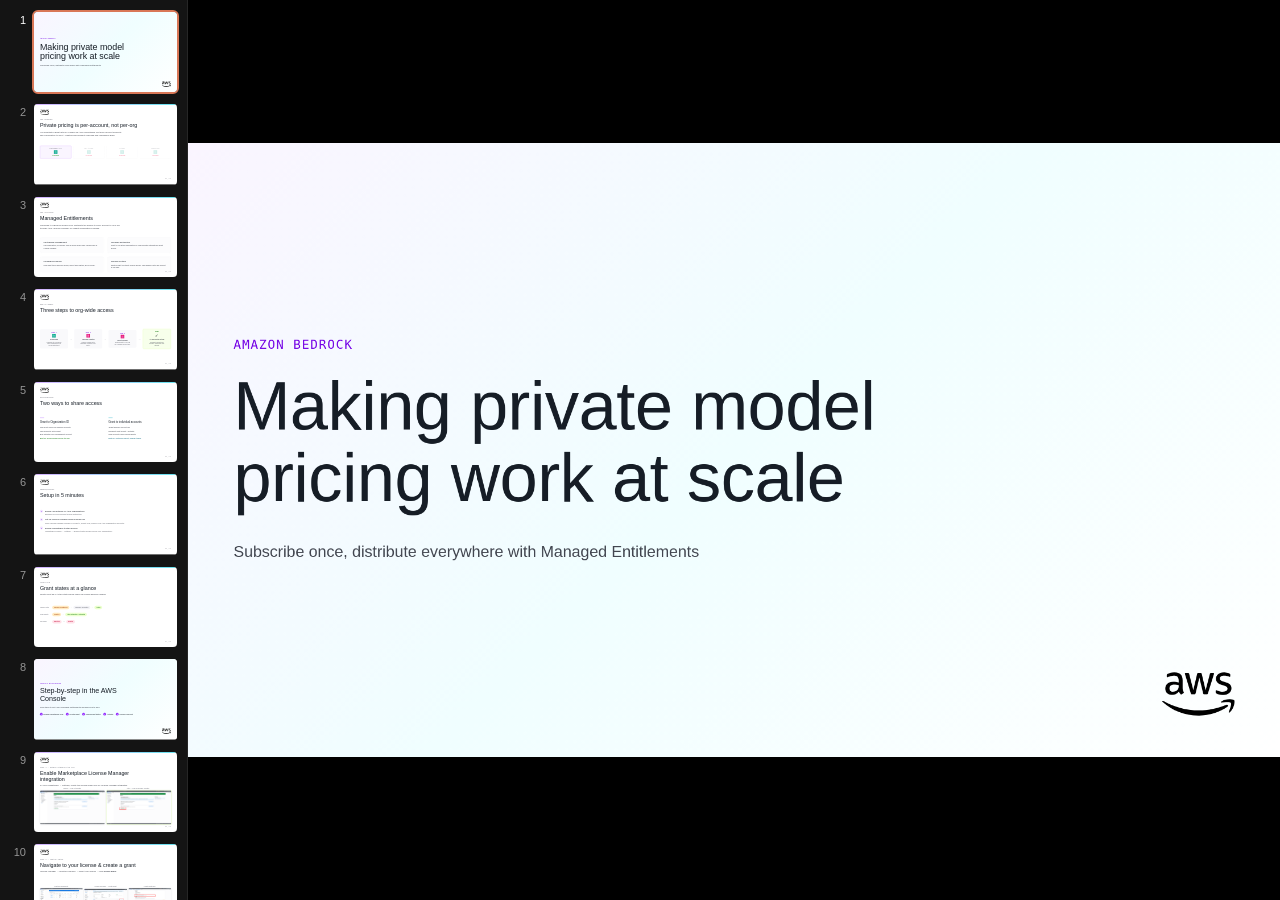
==== bedrock-managed-entitlements/index.html @ 459931af "fix(bedrock-managed-entitlements): expand to 5-step walkthrough for clarity Section cover and eyebro" ====
<!DOCTYPE html>
<html lang="en">
<head>
<meta charset="UTF-8">
<title>Making private model pricing work at scale</title>
<link rel="stylesheet" href="assets/colors_and_type.css">
<script src="assets/deck-stage.js"></script>
<script>
document.addEventListener('keydown', (e) => {
  if (e.key === 'p' || e.key === 'P') {
    const deck = document.querySelector('deck-stage');
    if (!deck) return;
    if (!document.fullscreenElement) {
      deck.setAttribute('no-rail', '');
      document.documentElement.requestFullscreen();
    } else {
      document.exitFullscreen();
      deck.removeAttribute('no-rail');
    }
    e.preventDefault();
  }
});
document.addEventListener('fullscreenchange', () => {
  if (!document.fullscreenElement) {
    const deck = document.querySelector('deck-stage');
    if (deck) deck.removeAttribute('no-rail');
  }
});
</script>
<style>
  html, body { margin: 0; background: #000; }
  deck-stage { --slide-width: 1920px; --slide-height: 1080px; }

  .slide {
    position: relative; width: 1920px; height: 1080px; overflow: hidden;
    font-family: var(--aws-font-display);
    background: var(--aws-white); color: var(--aws-gray-850);
  }
  .slide h1, .slide h2, .slide h3, .slide p { margin: 0; }
  .logo-tl { position: absolute; top: 73px; left: 80px; height: 76px; width: auto; }
  .logo-br { position: absolute; bottom: 73px; right: 80px; height: 76px; width: auto; }

  .eyebrow {
    font-family: var(--aws-font-mono); font-size: 22px; font-weight: 400;
    text-transform: uppercase; letter-spacing: 0.08em;
  }
  .caption {
    font-family: var(--aws-font-mono); font-size: 18px;
    text-transform: uppercase; letter-spacing: 0.1em;
  }
  .h-cover  { font-size: 120px; line-height: 1.05; font-weight: 400; letter-spacing: -0.005em; text-wrap: pretty; }
  .h-title  { font-size: 72px;  line-height: 1.1;  font-weight: 400; letter-spacing: -0.005em; text-wrap: pretty; }
  .h-content{ font-size: 56px;  line-height: 1.15; font-weight: 400; text-wrap: pretty; }
  .h-stat   { font-size: 200px; line-height: 0.95; font-weight: 400; letter-spacing: -0.02em; }
  .body-lg  { font-size: 28px;  line-height: 1.4;  font-weight: 400; }
  .body-md  { font-size: 24px;  line-height: 1.4;  font-weight: 400; }
  .body-sm  { font-size: 20px;  line-height: 1.4;  font-weight: 400; }

  .slide-no { position: absolute; right: 80px; bottom: 73px; font-family: var(--aws-font-mono); font-size: 16px; letter-spacing: 0.08em; color: var(--aws-gray-500); }

  .rule { width: 56px; height: 4px; background: var(--aws-gray-850); }

  .cover-gradient {
    position: absolute; inset: 0;
    background: linear-gradient(135deg, var(--aws-purple-50) 0%, var(--aws-cyan-50) 50%, var(--aws-white) 100%);
  }

  .flow-container { display: flex; align-items: center; gap: 24px; }
  .flow-step {
    display: flex; flex-direction: column; align-items: center; gap: 12px;
    padding: 32px 40px; border-radius: 16px;
    background: var(--aws-gray-100); text-align: center; min-width: 200px;
  }
  .flow-step-number {
    font-family: var(--aws-font-mono); font-size: 16px; font-weight: 700;
    color: var(--aws-purple-700); text-transform: uppercase; letter-spacing: 0.1em;
  }
  .flow-step-label { font-size: 24px; font-weight: 500; }
  .flow-step-desc { font-size: 18px; color: var(--aws-gray-600); max-width: 220px; }
  .flow-arrow { font-size: 36px; color: var(--aws-gray-400); }

  .flow-icon { width: 48px; height: 48px; }

  .card-grid { display: grid; grid-template-columns: 1fr 1fr; gap: 48px; }
  .card {
    padding: 48px; border-radius: 16px; background: var(--aws-gray-50);
    border: 1px solid var(--aws-gray-250);
    display: flex; flex-direction: column; gap: 20px;
  }
  .card-title { font-size: 28px; font-weight: 500; }
  .card-body { font-size: 22px; color: var(--aws-gray-650); line-height: 1.4; }

  .state-flow { display: flex; align-items: center; gap: 16px; flex-wrap: wrap; }
  .state-badge {
    padding: 12px 24px; border-radius: 999px; font-size: 20px; font-weight: 500;
  }
  .state-pending { background: var(--aws-amber-100); color: var(--aws-amber-700); }
  .state-active { background: var(--aws-lime-100); color: var(--aws-lime-700); }
  .state-disabled { background: var(--aws-gray-200); color: var(--aws-gray-600); }
  .state-deleted { background: var(--aws-rose-100); color: var(--aws-rose-700); }
  .state-arrow { color: var(--aws-gray-400); font-size: 24px; }

  .gotcha-box {
    padding: 24px 32px; border-radius: 12px; background: var(--aws-amber-50);
    border: 2px solid var(--aws-amber-300); display: flex; gap: 16px; align-items: start;
  }
  .gotcha-icon { font-size: 28px; flex-shrink: 0; }
  .gotcha-text { font-size: 22px; color: var(--aws-gray-750); line-height: 1.5; }

  .console-step {
    display: grid; grid-template-columns: 56px 1fr; gap: 20px; align-items: start;
    padding: 28px 32px; border-radius: 12px; background: var(--aws-gray-50);
    border: 1px solid var(--aws-gray-250);
  }
  .console-step-num {
    width: 44px; height: 44px; border-radius: 50%; background: var(--aws-purple-600);
    display: flex; align-items: center; justify-content: center;
    font-family: var(--aws-font-mono); font-size: 20px; font-weight: 700; color: var(--aws-white);
  }
  .console-step-title { font-size: 24px; font-weight: 500; margin-bottom: 6px; }
  .console-step-detail { font-size: 20px; color: var(--aws-gray-600); line-height: 1.4; }
  .console-path {
    font-family: var(--aws-font-mono); font-size: 18px; color: var(--aws-purple-700);
    background: var(--aws-purple-50); padding: 4px 12px; border-radius: 6px;
    display: inline-block; margin-top: 8px;
  }

  .vs-divider {
    display: flex; align-items: center; justify-content: center;
    font-family: var(--aws-font-mono); font-size: 20px; font-weight: 700;
    color: var(--aws-gray-400); padding: 0 24px;
  }
  .option-card {
    flex: 1; padding: 36px; border-radius: 16px;
    display: flex; flex-direction: column; gap: 16px;
  }
  .option-card.option-a { background: var(--aws-purple-50); border: 2px solid var(--aws-purple-200); }
  .option-card.option-b { background: var(--aws-cyan-50); border: 2px solid var(--aws-cyan-200); }
  .option-label {
    font-family: var(--aws-font-mono); font-size: 16px; font-weight: 700;
    text-transform: uppercase; letter-spacing: 0.1em;
  }
  .option-title { font-size: 26px; font-weight: 500; }
  .option-detail { font-size: 20px; color: var(--aws-gray-650); line-height: 1.4; }

  .checklist { display: flex; flex-direction: column; gap: 32px; }
  .check-item { display: grid; grid-template-columns: 48px 1fr; gap: 20px; align-items: start; }
  .check-icon {
    width: 40px; height: 40px; border-radius: 50%; background: var(--aws-purple-100);
    display: flex; align-items: center; justify-content: center;
    font-family: var(--aws-font-mono); font-size: 18px; font-weight: 700; color: var(--aws-purple-700);
  }

  .faq-list { display: flex; flex-direction: column; gap: 40px; }
  .faq-item { display: flex; flex-direction: column; gap: 8px; }
  .faq-q { font-size: 26px; font-weight: 500; color: var(--aws-gray-850); }
  .faq-a { font-size: 22px; color: var(--aws-gray-600); line-height: 1.4; }

  .accent-bar {
    position: absolute; top: 0; left: 0; right: 0; height: 8px;
    background: linear-gradient(90deg, var(--aws-purple-400), var(--aws-cyan-400));
  }

  .problem-grid { display: grid; grid-template-columns: repeat(4, 1fr); gap: 24px; }
  .account-box {
    padding: 28px; border-radius: 12px; border: 2px solid var(--aws-gray-300);
    text-align: center; display: flex; flex-direction: column; gap: 12px; align-items: center;
  }
  .account-box.primary { border-color: var(--aws-purple-400); background: var(--aws-purple-50); }
  .account-box.faded { opacity: 0.5; border-style: dashed; }
  .account-label { font-family: var(--aws-font-mono); font-size: 16px; text-transform: uppercase; letter-spacing: 0.08em; color: var(--aws-gray-550); }
  .account-status { font-size: 18px; font-weight: 500; }
  .status-yes { color: var(--aws-lime-600); }
  .status-no { color: var(--aws-rose-600); }
</style>
<script type="application/json" id="speaker-notes">
[
  "Managed Entitlements solves a common pain point: you negotiate private pricing for a model, but sharing it across your org is complex. This deck explains how to make it simple.",
  "The core problem: private pricing subscriptions are per-account. Without Managed Entitlements, every account needs its own subscription - defeating the purpose of centralized procurement.",
  "Managed Entitlements is the answer: subscribe once in one account, then distribute the license everywhere. Centralized management, clear visibility, easy auditing.",
  "Three simple steps: subscribe to the model, a license is auto-created in License Manager, then grant it to your org or specific accounts.",
  "Two paths for distribution: org-wide is automatic and covers new accounts; individual grants give targeted control. Pick what fits your governance model.",
  "Three prerequisites before you start: all-features org, License Manager SLR, and Marketplace trusted access. Console setup takes about 5 minutes.",
  "Grant lifecycle is simple: Pending to Active (or Rejected/Deleted). Grants must be Active before anyone can invoke the model.",
  "Now let's walk through the exact console steps. Three parts: create the grant, activate it, and confirm the discount is actually flowing to your accounts.",
  "First prerequisite: in AWS Marketplace Settings, create the License Manager service-linked role. This enables cross-account license distribution via Organizations.",
  "Create the grant: find your Org ID in Organizations, then go to License Manager, select your license, and fill in the Create Grant form with a name and the Org ID.",
  "First time you create an org-level grant, you'll be prompted to Link AWS Organizations. This is a one-time, irreversible step that adds SLRs to all member accounts.",
  "Key gotcha: after creation, grants land in Disabled state — they auto-accept but do NOT auto-activate. Disabled means no negotiated rate is applied yet.",
  "Click into the grant, hit the Activate button top-right, and confirm. The dialog warns about replacing existing active grants for the same product.",
  "After activation, the grant transitions from Processing to Workflow completed. This confirms the entitlement is live and the negotiated rate should now apply.",
  "Final confirmation: check Cost Explorer or billing for the member accounts. Compare billed rate against list price vs. MPPO rate. Billing data can take 24-48 hours.",
  "Common questions answered. Key points: subscriptions are per model, org grants auto-cover new accounts, and you can revoke anytime."
]
</script>
</head>
<body>

<deck-stage>

  <!-- 1. COVER -->
  <section class="slide" data-screen-label="01 Cover">
    <div class="cover-gradient"></div>
    <div style="position: absolute; left: 80px; top: 73px; right: 80px; bottom: 73px; display: flex; flex-direction: column; justify-content: center;">
      <div class="eyebrow" style="color: var(--aws-purple-700); margin-bottom: 32px;">AMAZON BEDROCK</div>
      <h1 class="h-cover" style="max-width: 1500px;">Making private model pricing work at scale</h1>
      <p class="body-lg" style="color: var(--aws-gray-650); margin-top: 48px; max-width: 900px;">
        Subscribe once, distribute everywhere with Managed Entitlements
      </p>
    </div>
    <img class="logo-br" src="assets/aws-logo-gray850.svg" alt="AWS">
  </section>

  <!-- 2. THE PROBLEM -->
  <section class="slide" data-screen-label="02 The problem">
    <div class="accent-bar"></div>
    <img class="logo-tl" src="assets/aws-logo-gray850.svg" alt="AWS">
    <div style="position: absolute; left: 80px; top: 200px; right: 80px;">
      <div class="eyebrow" style="color: var(--aws-gray-550); margin-bottom: 22px;">THE PROBLEM</div>
      <h1 class="h-title" style="max-width: 1400px;">Private pricing is per-account, not per-org</h1>
      <p class="body-lg" style="color: var(--aws-gray-650); margin-top: 32px; max-width: 1100px;">
        You negotiate a great rate for a model via AWS Marketplace. But each account needs its own subscription to use it - creating procurement overhead and compliance gaps.
      </p>
    </div>
    <div style="position: absolute; left: 80px; right: 80px; top: 560px;">
      <div class="problem-grid">
        <div class="account-box primary">
          <div class="account-label">Management acct</div>
          <img src="assets/icons/Arch_Amazon-Bedrock_48.png" alt="Bedrock" style="width: 48px; height: 48px;">
          <div class="account-status status-yes">Subscribed</div>
        </div>
        <div class="account-box faded">
          <div class="account-label">Dev account</div>
          <img src="assets/icons/Arch_Amazon-Bedrock_48.png" alt="Bedrock" style="width: 48px; height: 48px; opacity: 0.4;">
          <div class="account-status status-no">No access</div>
        </div>
        <div class="account-box faded">
          <div class="account-label">Staging</div>
          <img src="assets/icons/Arch_Amazon-Bedrock_48.png" alt="Bedrock" style="width: 48px; height: 48px; opacity: 0.4;">
          <div class="account-status status-no">No access</div>
        </div>
        <div class="account-box faded">
          <div class="account-label">Production</div>
          <img src="assets/icons/Arch_Amazon-Bedrock_48.png" alt="Bedrock" style="width: 48px; height: 48px; opacity: 0.4;">
          <div class="account-status status-no">No access</div>
        </div>
      </div>
    </div>
    <div class="slide-no">02 / 16</div>
  </section>

  <!-- 3. THE SOLUTION -->
  <section class="slide" data-screen-label="03 The solution">
    <div class="accent-bar"></div>
    <img class="logo-tl" src="assets/aws-logo-gray850.svg" alt="AWS">
    <div style="position: absolute; left: 80px; top: 200px; right: 80px;">
      <div class="eyebrow" style="color: var(--aws-gray-550); margin-bottom: 22px;">THE SOLUTION</div>
      <h1 class="h-title" style="max-width: 1500px;">Managed Entitlements</h1>
      <p class="body-lg" style="color: var(--aws-gray-650); margin-top: 32px; max-width: 1100px;">
        Subscribe to a Bedrock model once. Distribute the license to every account in your org through AWS License Manager. No repeat subscriptions needed.
      </p>
    </div>
    <div style="position: absolute; left: 80px; right: 80px; top: 540px;">
      <div class="card-grid">
        <div class="card">
          <div class="card-title">Centralized management</div>
          <div class="card-body">One subscription, one license. See all model access from a single pane in License Manager.</div>
        </div>
        <div class="card">
          <div class="card-title">Org-wide distribution</div>
          <div class="card-body">Grant to your entire Organization ID. New accounts automatically inherit access.</div>
        </div>
        <div class="card">
          <div class="card-title">Compliance-friendly</div>
          <div class="card-body">Clear audit trail of who has access, when it was granted, and by whom.</div>
        </div>
        <div class="card">
          <div class="card-title">Revoke anytime</div>
          <div class="card-body">Delete a grant to instantly remove access. Fine-grained control per account or org-wide.</div>
        </div>
      </div>
    </div>
    <div class="slide-no">03 / 16</div>
  </section>

  <!-- 4. HOW IT WORKS -->
  <section class="slide" data-screen-label="04 How it works">
    <div class="accent-bar"></div>
    <img class="logo-tl" src="assets/aws-logo-gray850.svg" alt="AWS">
    <div style="position: absolute; left: 80px; top: 200px; right: 80px;">
      <div class="eyebrow" style="color: var(--aws-gray-550); margin-bottom: 22px;">HOW IT WORKS</div>
      <h1 class="h-title" style="max-width: 1500px;">Three steps to org-wide access</h1>
    </div>
    <div style="position: absolute; left: 80px; right: 80px; top: 460px; bottom: 200px; display: flex; align-items: center;">
      <div class="flow-container" style="width: 100%; justify-content: space-between;">
        <div class="flow-step" style="flex: 1;">
          <div class="flow-step-number">Step 1</div>
          <img src="assets/icons/Arch_Amazon-Bedrock_48.png" alt="Bedrock" class="flow-icon">
          <div class="flow-step-label">Subscribe</div>
          <div class="flow-step-desc">Subscribe to a model via AWS Marketplace. First API call activates it.</div>
        </div>
        <div class="flow-arrow">→</div>
        <div class="flow-step" style="flex: 1;">
          <div class="flow-step-number">Step 2</div>
          <img src="assets/icons/Arch_AWS-License-Manager_48.png" alt="License Manager" class="flow-icon">
          <div class="flow-step-label">License created</div>
          <div class="flow-step-desc">License Manager auto-generates a license in us-east-1.</div>
        </div>
        <div class="flow-arrow">→</div>
        <div class="flow-step" style="flex: 1;">
          <div class="flow-step-number">Step 3</div>
          <img src="assets/icons/Arch_AWS-Organizations_48.png" alt="Organizations" class="flow-icon">
          <div class="flow-step-label">Grant access</div>
          <div class="flow-step-desc">Create grants to your Org ID or specific account IDs.</div>
        </div>
        <div class="flow-arrow">→</div>
        <div class="flow-step" style="flex: 1; background: var(--aws-lime-50); border: 2px solid var(--aws-lime-200);">
          <div class="flow-step-number" style="color: var(--aws-lime-700);">Done</div>
          <div style="font-size: 48px;">✓</div>
          <div class="flow-step-label">All accounts active</div>
          <div class="flow-step-desc">Recipients accept and activate. Org grants auto-activate.</div>
        </div>
      </div>
    </div>
    <div class="slide-no">04 / 16</div>
  </section>

  <!-- 5. TWO PATHS -->
  <section class="slide" data-screen-label="05 Two distribution paths">
    <div class="accent-bar"></div>
    <img class="logo-tl" src="assets/aws-logo-gray850.svg" alt="AWS">
    <div style="position: absolute; left: 80px; top: 200px; right: 80px;">
      <div class="eyebrow" style="color: var(--aws-gray-550); margin-bottom: 22px;">DISTRIBUTION</div>
      <h1 class="h-title" style="max-width: 1500px;">Two ways to share access</h1>
    </div>
    <div style="position: absolute; left: 80px; right: 80px; top: 480px; bottom: 200px; display: grid; grid-template-columns: 1fr 1fr; gap: 80px;">
      <div style="display: flex; flex-direction: column; gap: 32px;">
        <div class="rule" style="background: var(--aws-purple-500);"></div>
        <h2 style="font-size: 36px; font-weight: 400;">Grant to Organization ID</h2>
        <div style="display: flex; flex-direction: column; gap: 16px;">
          <p class="body-md" style="color: var(--aws-gray-650);">One grant covers all member accounts</p>
          <p class="body-md" style="color: var(--aws-gray-650);">New accounts auto-inherit</p>
          <p class="body-md" style="color: var(--aws-gray-650);">Bulk activate from management account</p>
          <p class="body-md" style="color: var(--aws-lime-700); font-weight: 500;">Best for: broad access across the org</p>
        </div>
      </div>
      <div style="display: flex; flex-direction: column; gap: 32px;">
        <div class="rule" style="background: var(--aws-cyan-500);"></div>
        <h2 style="font-size: 36px; font-weight: 400;">Grant to individual accounts</h2>
        <div style="display: flex; flex-direction: column; gap: 16px;">
          <p class="body-md" style="color: var(--aws-gray-650);">Target specific account IDs</p>
          <p class="body-md" style="color: var(--aws-gray-650);">Recipient must accept + activate</p>
          <p class="body-md" style="color: var(--aws-gray-650);">New accounts need manual grants</p>
          <p class="body-md" style="color: var(--aws-cyan-700); font-weight: 500;">Best for: controlled rollout, specific teams</p>
        </div>
      </div>
    </div>
    <div class="slide-no">05 / 16</div>
  </section>

  <!-- 6. SETUP CHECKLIST -->
  <section class="slide" data-screen-label="06 Setup checklist">
    <div class="accent-bar"></div>
    <img class="logo-tl" src="assets/aws-logo-gray850.svg" alt="AWS">
    <div style="position: absolute; left: 80px; top: 200px; right: 80px;">
      <div class="eyebrow" style="color: var(--aws-gray-550); margin-bottom: 22px;">PREREQUISITES</div>
      <h1 class="h-title" style="max-width: 1500px;">Setup in 5 minutes</h1>
    </div>
    <div style="position: absolute; left: 80px; right: 80px; top: 480px; bottom: 200px;">
      <div class="checklist">
        <div class="check-item">
          <div class="check-icon">1</div>
          <div>
            <div class="body-lg" style="font-weight: 500;">Enable "all features" in AWS Organizations</div>
            <div class="body-md" style="color: var(--aws-gray-600); margin-top: 8px;">Required for cross-account license distribution</div>
          </div>
        </div>
        <div class="check-item">
          <div class="check-icon">2</div>
          <div>
            <div class="body-lg" style="font-weight: 500;">Set up License Manager service-linked role</div>
            <div class="body-md" style="color: var(--aws-gray-600); margin-top: 8px;">Open License Manager console in us-east-1, accept SLR, enable "Link AWS Organization accounts"</div>
          </div>
        </div>
        <div class="check-item">
          <div class="check-icon">3</div>
          <div>
            <div class="body-lg" style="font-weight: 500;">Enable Marketplace trusted access</div>
            <div class="body-md" style="color: var(--aws-gray-600); margin-top: 8px;">Marketplace console → Settings → "Enable trusted access across your organization"</div>
          </div>
        </div>
      </div>
    </div>
    <div class="slide-no">06 / 16</div>
  </section>

  <!-- 7. GRANT LIFECYCLE -->
  <section class="slide" data-screen-label="07 Grant lifecycle">
    <div class="accent-bar"></div>
    <img class="logo-tl" src="assets/aws-logo-gray850.svg" alt="AWS">
    <div style="position: absolute; left: 80px; top: 200px; right: 80px;">
      <div class="eyebrow" style="color: var(--aws-gray-550); margin-bottom: 22px;">LIFECYCLE</div>
      <h1 class="h-title" style="max-width: 1500px;">Grant states at a glance</h1>
      <p class="body-lg" style="color: var(--aws-gray-650); margin-top: 24px;">Grants must be in Active state before users can invoke Bedrock models</p>
    </div>
    <div style="position: absolute; left: 80px; right: 80px; top: 520px;">
      <div style="display: flex; flex-direction: column; gap: 48px;">
        <div style="display: flex; align-items: center; gap: 24px;">
          <div class="body-md" style="width: 140px; color: var(--aws-gray-550);">Happy path</div>
          <div class="state-flow">
            <div class="state-badge state-pending">Pending acceptance</div>
            <div class="state-arrow">→</div>
            <div class="state-badge state-disabled">Disabled (accepted)</div>
            <div class="state-arrow">→</div>
            <div class="state-badge state-active">Active</div>
          </div>
        </div>
        <div style="display: flex; align-items: center; gap: 24px;">
          <div class="body-md" style="width: 140px; color: var(--aws-gray-550);">Org grants</div>
          <div class="state-flow">
            <div class="state-badge state-pending">Created</div>
            <div class="state-arrow">→</div>
            <div class="state-badge state-active">Auto-distributed + activated</div>
          </div>
        </div>
        <div style="display: flex; align-items: center; gap: 24px;">
          <div class="body-md" style="width: 140px; color: var(--aws-gray-550);">Terminal</div>
          <div class="state-flow">
            <div class="state-badge state-deleted">Rejected</div>
            <div style="margin: 0 8px; color: var(--aws-gray-400);">or</div>
            <div class="state-badge state-deleted">Deleted</div>
          </div>
        </div>
      </div>
    </div>
    <div class="slide-no">07 / 16</div>
  </section>

  <!-- 8. SECTION COVER: CONSOLE WALKTHROUGH -->
  <section class="slide" data-screen-label="08 Section: Console walkthrough">
    <div class="cover-gradient"></div>
    <div style="position: absolute; left: 80px; top: 73px; right: 80px; bottom: 73px; display: flex; flex-direction: column; justify-content: center;">
      <div class="eyebrow" style="color: var(--aws-purple-700); margin-bottom: 32px;">CONSOLE WALKTHROUGH</div>
      <h1 class="h-cover" style="max-width: 1400px; font-size: 96px;">Step-by-step in the AWS Console</h1>
      <p class="body-lg" style="color: var(--aws-gray-650); margin-top: 48px; max-width: 1000px;">
        Five steps to get your managed entitlements working end-to-end.
      </p>
      <div style="margin-top: 56px; display: flex; gap: 36px; flex-wrap: wrap;">
        <div style="display: flex; align-items: center; gap: 12px;">
          <div class="console-step-num" style="width: 36px; height: 36px; font-size: 16px;">1</div>
          <span class="body-md">Enable Marketplace SLR</span>
        </div>
        <div style="display: flex; align-items: center; gap: 12px;">
          <div class="console-step-num" style="width: 36px; height: 36px; font-size: 16px;">2</div>
          <span class="body-md">Create grant</span>
        </div>
        <div style="display: flex; align-items: center; gap: 12px;">
          <div class="console-step-num" style="width: 36px; height: 36px; font-size: 16px;">3</div>
          <span class="body-md">Check grant status</span>
        </div>
        <div style="display: flex; align-items: center; gap: 12px;">
          <div class="console-step-num" style="width: 36px; height: 36px; font-size: 16px;">4</div>
          <span class="body-md">Activate</span>
        </div>
        <div style="display: flex; align-items: center; gap: 12px;">
          <div class="console-step-num" style="width: 36px; height: 36px; font-size: 16px;">5</div>
          <span class="body-md">Confirm discount</span>
        </div>
      </div>
    </div>
    <img class="logo-br" src="assets/aws-logo-gray850.svg" alt="AWS">
  </section>

  <!-- 9. STEP 1: ENABLE MARKETPLACE SLR -->
  <section class="slide" data-screen-label="09 Console: Marketplace SLR setup">
    <div class="accent-bar"></div>
    <img class="logo-tl" src="assets/aws-logo-gray850.svg" alt="AWS">
    <div style="position: absolute; left: 80px; top: 200px; right: 80px;">
      <div class="eyebrow" style="color: var(--aws-gray-550); margin-bottom: 22px;">STEP 1 — ENABLE MARKETPLACE SLR</div>
      <h1 class="h-title" style="max-width: 1500px;">Enable Marketplace License Manager integration</h1>
      <p class="body-lg" style="color: var(--aws-gray-650); margin-top: 20px;">
        In AWS Marketplace → Settings, create the service-linked role for License Manager integration.
      </p>
    </div>
    <div style="position: absolute; left: 80px; right: 80px; top: 440px; bottom: 73px; display: grid; grid-template-columns: 1fr 1fr; gap: 24px; align-items: center;">
      <div style="display: flex; flex-direction: column; gap: 12px;">
        <p class="body-sm" style="color: var(--aws-gray-550); text-align: center;">Before — SLR not created</p>
        <img src="assets/screenshots/Settings-AWS-Marketplace-Global-2026-06-26_03_51_PM.png" style="width: 100%; border-radius: 12px; border: 2px solid var(--aws-gray-250); box-shadow: 0 4px 24px rgba(0,0,0,0.08);" alt="Marketplace settings before SLR">
      </div>
      <div style="display: flex; flex-direction: column; gap: 12px;">
        <p class="body-sm" style="color: var(--aws-gray-550); text-align: center;">After — SLR successfully created ✓</p>
        <img src="assets/screenshots/Settings-AWS-Marketplace-Global-2026-06-26_03_52_PM.png" style="width: 100%; border-radius: 12px; border: 2px solid var(--aws-lime-300); box-shadow: 0 4px 24px rgba(0,0,0,0.08);" alt="Marketplace settings SLR created">
      </div>
    </div>
    <div class="slide-no">09 / 16</div>
  </section>

  <!-- 10. STEP 2: CREATE GRANT -->
  <section class="slide" data-screen-label="10 Console: Create grant">
    <div class="accent-bar"></div>
    <img class="logo-tl" src="assets/aws-logo-gray850.svg" alt="AWS">
    <div style="position: absolute; left: 80px; top: 200px; right: 80px;">
      <div class="eyebrow" style="color: var(--aws-gray-550); margin-bottom: 22px;">STEP 2 — CREATE GRANT</div>
      <h1 class="h-title" style="max-width: 1500px;">Navigate to your license & create a grant</h1>
      <p class="body-lg" style="color: var(--aws-gray-650); margin-top: 20px;">License Manager → Granted Licenses → select your license → click <strong>Create grant</strong>.</p>
    </div>
    <div style="position: absolute; left: 80px; right: 80px; top: 440px; bottom: 73px; display: grid; grid-template-columns: 1fr 1fr 1fr; gap: 20px; align-items: center;">
      <div style="display: flex; flex-direction: column; gap: 12px;">
        <p class="body-sm" style="color: var(--aws-gray-550); text-align: center;">Granted Licenses list</p>
        <img src="assets/screenshots/Granted-licenses-AWS-License-Manager-us-east-1-2026-06-26_03_49_PM.png" style="width: 100%; border-radius: 12px; border: 2px solid var(--aws-gray-250); box-shadow: 0 4px 24px rgba(0,0,0,0.08);" alt="Granted Licenses list">
      </div>
      <div style="display: flex; flex-direction: column; gap: 12px;">
        <p class="body-sm" style="color: var(--aws-gray-550); text-align: center;">License overview → Create grant</p>
        <img src="assets/screenshots/Granted-license-details-AWS-License-Manager-us-east-1-2026-06-26_04_33_PM.png" style="width: 100%; border-radius: 12px; border: 2px solid var(--aws-gray-250); box-shadow: 0 4px 24px rgba(0,0,0,0.08);" alt="License overview with Create grant button">
      </div>
      <div style="display: flex; flex-direction: column; gap: 12px;">
        <p class="body-sm" style="color: var(--aws-gray-550); text-align: center;">Create grant form</p>
        <img src="assets/screenshots/Create-grant-AWS-License-Manager-us-east-1-2026-06-26_03_53_PM.png" style="width: 100%; border-radius: 12px; border: 2px solid var(--aws-gray-250); box-shadow: 0 4px 24px rgba(0,0,0,0.08);" alt="Create grant form">
      </div>
    </div>
    <div class="slide-no">10 / 16</div>
  </section>

  <!-- 11. STEP 2: FILL FORM, LINK ORGS & GRANT CREATED -->
  <section class="slide" data-screen-label="11 Console: Fill form and grant created">
    <div class="accent-bar"></div>
    <img class="logo-tl" src="assets/aws-logo-gray850.svg" alt="AWS">
    <div style="position: absolute; left: 80px; top: 200px; right: 80px;">
      <div class="eyebrow" style="color: var(--aws-gray-550); margin-bottom: 22px;">STEP 2 — CREATE GRANT (CONT.)</div>
      <h1 class="h-title" style="max-width: 1500px;">Fill in the Org ID & create</h1>
      <p class="body-lg" style="color: var(--aws-gray-650); margin-top: 20px;">Enter your Organization ID (find it in AWS Organizations), click Create. First time, you'll see a prompt to link your Organizations accounts.</p>
    </div>
    <div style="position: absolute; left: 80px; right: 80px; top: 440px; bottom: 160px; display: grid; grid-template-columns: 1fr 1fr 1fr 1fr; gap: 16px; align-items: center;">
      <div style="display: flex; flex-direction: column; gap: 12px;">
        <p class="body-sm" style="color: var(--aws-gray-550); text-align: center;">Find Org ID in Organizations</p>
        <img src="assets/screenshots/AWS-accounts-AWS-Organizations-Global-2026-06-26_03_55_PM.png" style="width: 100%; border-radius: 12px; border: 2px solid var(--aws-gray-250); box-shadow: 0 4px 24px rgba(0,0,0,0.08);" alt="AWS Organizations Org ID">
      </div>
      <div style="display: flex; flex-direction: column; gap: 12px;">
        <p class="body-sm" style="color: var(--aws-gray-550); text-align: center;">Fill in grant name + Org ID</p>
        <img src="assets/screenshots/Create-grant-AWS-License-Manager-us-east-1-2026-06-26_03_56_PM.png" style="width: 100%; border-radius: 12px; border: 2px solid var(--aws-gray-250); box-shadow: 0 4px 24px rgba(0,0,0,0.08);" alt="Create grant filled">
      </div>
      <div style="display: flex; flex-direction: column; gap: 12px;">
        <p class="body-sm" style="color: var(--aws-gray-550); text-align: center;">Link Organizations (first time)</p>
        <img src="assets/screenshots/Create-grant-AWS-License-Manager-us-east-1-2026-06-26_03_56_PM-x.png" style="width: 100%; border-radius: 12px; border: 2px solid var(--aws-gray-250); box-shadow: 0 4px 24px rgba(0,0,0,0.08);" alt="Link Organizations dialog">
      </div>
      <div style="display: flex; flex-direction: column; gap: 12px;">
        <p class="body-sm" style="color: var(--aws-gray-550); text-align: center;">Grant created ✓</p>
        <img src="assets/screenshots/Create-grant-AWS-License-Manager-us-east-1-2026-06-26_03_57_PM.png" style="width: 100%; border-radius: 12px; border: 2px solid var(--aws-gray-250); box-shadow: 0 4px 24px rgba(0,0,0,0.08);" alt="Grant created successfully">
      </div>
    </div>
    <div style="position: absolute; left: 80px; right: 80px; bottom: 73px;">
      <div class="gotcha-box">
        <div class="gotcha-icon">💡</div>
        <div class="gotcha-text"><strong>Tip:</strong> Find your Organization ID in AWS Organizations → AWS accounts (left sidebar). The "Link Organizations" prompt only appears once — it enables cross-account grant distribution.</div>
      </div>
    </div>
    <div class="slide-no">11 / 16</div>
  </section>

  <!-- 12. STEP 3: CHECK GRANT STATUS -->
  <section class="slide" data-screen-label="12 Console: Check grant status">
    <div class="accent-bar"></div>
    <img class="logo-tl" src="assets/aws-logo-gray850.svg" alt="AWS">
    <div style="position: absolute; left: 80px; top: 200px; right: 80px;">
      <div class="eyebrow" style="color: var(--aws-gray-550); margin-bottom: 22px;">STEP 3 — CHECK GRANT STATUS</div>
      <h1 class="h-title" style="max-width: 1500px;">Are grants Active, not just Disabled?</h1>
      <p class="body-lg" style="color: var(--aws-gray-650); margin-top: 20px; max-width: 1100px;">
        After creating a grant, it transitions from Processing → <strong>Disabled</strong>. This is expected — grants auto-accept but still need manual activation.
      </p>
    </div>
    <div style="position: absolute; left: 180px; right: 180px; top: 460px; bottom: 160px; display: flex; align-items: center; justify-content: center;">
      <div style="display: flex; flex-direction: column; gap: 12px; max-width: 900px; width: 100%;">
        <p class="body-sm" style="color: var(--aws-gray-550); text-align: center;">License details showing grant in Disabled state</p>
        <img src="assets/screenshots/Granted-license-details-AWS-License-Manager-us-east-1-2026-06-26_03_58_PM.png" style="width: 100%; border-radius: 12px; border: 2px solid var(--aws-rose-200); box-shadow: 0 4px 24px rgba(0,0,0,0.08);" alt="Grant in Disabled state">
      </div>
    </div>
    <div style="position: absolute; left: 80px; right: 80px; bottom: 73px;">
      <div class="gotcha-box">
        <div class="gotcha-icon">⚠️</div>
        <div class="gotcha-text"><strong>Gotcha:</strong> Grants with "All Features" enabled auto-accept but land in <strong>Disabled</strong> state — they must be explicitly activated before the negotiated rate kicks in.</div>
      </div>
    </div>
    <div class="slide-no">12 / 16</div>
  </section>

  <!-- 13. STEP 4: ACTIVATE THE GRANT -->
  <section class="slide" data-screen-label="13 Console: Activate grant">
    <div class="accent-bar"></div>
    <img class="logo-tl" src="assets/aws-logo-gray850.svg" alt="AWS">
    <div style="position: absolute; left: 80px; top: 200px; right: 80px;">
      <div class="eyebrow" style="color: var(--aws-gray-550); margin-bottom: 22px;">STEP 4 — ACTIVATE</div>
      <h1 class="h-title" style="max-width: 1500px;">Activate the grant</h1>
      <p class="body-lg" style="color: var(--aws-gray-650); margin-top: 20px;">Click into the grant → hit the <strong>Activate</strong> button. Confirm in the dialog.</p>
    </div>
    <div style="position: absolute; left: 80px; right: 80px; top: 440px; bottom: 160px; display: grid; grid-template-columns: 1fr 1fr; gap: 24px; align-items: center;">
      <div style="display: flex; flex-direction: column; gap: 12px;">
        <p class="body-sm" style="color: var(--aws-gray-550); text-align: center;">Grant details — Activate button (top right)</p>
        <img src="assets/screenshots/Grant-details-AWS-License-Manager-us-east-1-2026-06-26_03_58_PM.png" style="width: 100%; border-radius: 12px; border: 2px solid var(--aws-gray-250); box-shadow: 0 4px 24px rgba(0,0,0,0.08);" alt="Grant details with Activate button">
      </div>
      <div style="display: flex; flex-direction: column; gap: 12px;">
        <p class="body-sm" style="color: var(--aws-gray-550); text-align: center;">Confirmation dialog</p>
        <img src="assets/screenshots/Grant-details-AWS-License-Manager-us-east-1-2026-06-26_03_59_PM.png" style="width: 100%; border-radius: 12px; border: 2px solid var(--aws-gray-250); box-shadow: 0 4px 24px rgba(0,0,0,0.08);" alt="Activate grant confirmation">
      </div>
    </div>
    <div style="position: absolute; left: 80px; right: 80px; bottom: 73px;">
      <div class="gotcha-box">
        <div class="gotcha-icon">⚠️</div>
        <div class="gotcha-text"><strong>Gotcha:</strong> Until activated, the account is billed at <strong>public list pricing</strong> — not the negotiated MPPO rate. Disabled ≠ Active.</div>
      </div>
    </div>
    <div class="slide-no">13 / 16</div>
  </section>

  <!-- 14. STEP 4: WORKFLOW COMPLETED -->
  <section class="slide" data-screen-label="14 Console: Workflow completed">
    <div class="accent-bar"></div>
    <img class="logo-tl" src="assets/aws-logo-gray850.svg" alt="AWS">
    <div style="position: absolute; left: 80px; top: 200px; right: 80px;">
      <div class="eyebrow" style="color: var(--aws-gray-550); margin-bottom: 22px;">STEP 4 — ACTIVATE (RESULT)</div>
      <h1 class="h-title" style="max-width: 1500px;">Grant activation complete</h1>
      <p class="body-lg" style="color: var(--aws-gray-650); margin-top: 20px;">After clicking Activate, the grant transitions through Processing → <strong>Workflow completed</strong>. The entitlement is now live.</p>
    </div>
    <div style="position: absolute; left: 80px; right: 80px; top: 440px; bottom: 73px; display: grid; grid-template-columns: 1fr 1fr; gap: 24px; align-items: center;">
      <div style="display: flex; flex-direction: column; gap: 12px;">
        <p class="body-sm" style="color: var(--aws-gray-550); text-align: center;">Status: Processing</p>
        <img src="assets/screenshots/Granted-license-details-AWS-License-Manager-us-east-1-2026-06-26_03_57_PM.png" style="width: 100%; border-radius: 12px; border: 2px solid var(--aws-gray-250); box-shadow: 0 4px 24px rgba(0,0,0,0.08);" alt="Grant processing">
      </div>
      <div style="display: flex; flex-direction: column; gap: 12px;">
        <p class="body-sm" style="color: var(--aws-gray-550); text-align: center;">Status: Workflow completed ✓</p>
        <img src="assets/screenshots/Granted-license-details-AWS-License-Manager-us-east-1-2026-06-26_04_02_PM.png" style="width: 100%; border-radius: 12px; border: 2px solid var(--aws-lime-300); box-shadow: 0 4px 24px rgba(0,0,0,0.08);" alt="Grant workflow completed">
      </div>
    </div>
    <div class="slide-no">14 / 16</div>
  </section>

  <!-- 15. STEP 5: CONFIRM DISCOUNT FLOWING -->
  <section class="slide" data-screen-label="15 Console: Confirm discount">
    <div class="accent-bar"></div>
    <img class="logo-tl" src="assets/aws-logo-gray850.svg" alt="AWS">
    <div style="position: absolute; left: 80px; top: 200px; right: 80px;">
      <div class="eyebrow" style="color: var(--aws-gray-550); margin-bottom: 22px;">STEP 5 — CONFIRM DISCOUNT</div>
      <h1 class="h-title" style="max-width: 1500px;">Confirm discount is flowing</h1>
      <p class="body-lg" style="color: var(--aws-gray-650); margin-top: 20px; max-width: 1200px;">
        The ultimate confirmation — check that actual billing reflects the negotiated rate.
      </p>
    </div>
    <div style="position: absolute; left: 80px; right: 80px; top: 480px; bottom: 200px;">
      <div class="checklist">
        <div class="check-item">
          <div class="check-icon">1</div>
          <div>
            <div class="body-lg" style="font-weight: 500;">Open AWS Cost Explorer or Billing Console</div>
            <div class="body-md" style="color: var(--aws-gray-600); margin-top: 8px;">Filter to the member accounts making Bedrock API calls</div>
          </div>
        </div>
        <div class="check-item">
          <div class="check-icon">2</div>
          <div>
            <div class="body-lg" style="font-weight: 500;">Compare billed rate vs. public list rate</div>
            <div class="body-md" style="color: var(--aws-gray-600); margin-top: 8px;">The per-token rate should match the negotiated MPPO rate, not the standard published price</div>
          </div>
        </div>
        <div class="check-item">
          <div class="check-icon">3</div>
          <div>
            <div class="body-lg" style="font-weight: 500;">Check usage type and line items</div>
            <div class="body-md" style="color: var(--aws-gray-600); margin-top: 8px;">Look for Marketplace line items vs. standard Bedrock usage — confirms the entitlement path is active</div>
          </div>
        </div>
      </div>
    </div>
    <div style="position: absolute; left: 80px; right: 80px; bottom: 73px;">
      <div class="gotcha-box">
        <div class="gotcha-icon">💡</div>
        <div class="gotcha-text"><strong>Tip:</strong> Billing data may take 24–48 hours to reflect. Make a test API call and check the next day's Cost Explorer for confirmation.</div>
      </div>
    </div>
    <div class="slide-no">15 / 16</div>
  </section>

  <!-- 16. FAQ -->
  <section class="slide" data-screen-label="16 FAQ">
    <div class="accent-bar"></div>
    <img class="logo-tl" src="assets/aws-logo-gray850.svg" alt="AWS">
    <div style="position: absolute; left: 80px; top: 200px; right: 80px;">
      <div class="eyebrow" style="color: var(--aws-gray-550); margin-bottom: 22px;">FAQ</div>
      <h1 class="h-title" style="max-width: 1500px;">Common questions</h1>
    </div>
    <div style="position: absolute; left: 80px; right: 80px; top: 440px; bottom: 120px;">
      <div style="display: grid; grid-template-columns: 1fr 1fr; gap: 56px 96px;">
        <div class="faq-item">
          <div class="faq-q">Is a subscription per model?</div>
          <div class="faq-a">Yes. Each model requires its own Marketplace subscription. Each subscription creates a separate license you can distribute independently.</div>
        </div>
        <div class="faq-item">
          <div class="faq-q">What about new accounts?</div>
          <div class="faq-a">Org-wide grants auto-cover new member accounts. Individual grants require manual creation for each new account.</div>
        </div>
        <div class="faq-item">
          <div class="faq-q">Can I revoke access?</div>
          <div class="faq-a">Yes. Delete the grant anytime - the recipient immediately loses access to invoke the model.</div>
        </div>
        <div class="faq-item">
          <div class="faq-q">How long does distribution take?</div>
          <div class="faq-a">Minutes for individual accounts. Up to several hours for large Organizations with many member accounts.</div>
        </div>
        <div class="faq-item">
          <div class="faq-q">Can I share outside my org?</div>
          <div class="faq-a">No. Managed Entitlements only works within your AWS Organization boundary.</div>
        </div>
        <div class="faq-item">
          <div class="faq-q">What about existing subscriptions?</div>
          <div class="faq-a">Today this supports new subscriptions only (post Oct 30, 2025). Existing subscription support is on the roadmap.</div>
        </div>
      </div>
    </div>
    <div class="slide-no">16 / 16</div>
  </section>

</deck-stage>

</body>
</html>
---- bedrock-managed-entitlements/assets/colors_and_type.css ----
/* =============================================================
   AWS Design System — Colors & Type
   Source: AWS Brand Design Documentation (Q4 2024)
   =============================================================
   AWS does NOT have a primary brand color. The broad-spectrum
   palette is designed to work together; accessibility (WCAG 2.1 AA)
   is the only cardinal rule.

   Anchor colors: Gray 850 (#161D26) for light surfaces,
                  White (#FFFFFF) for dark surfaces.
   ============================================================= */

/* ---------- FONT FACES ---------- */
@font-face {
  font-family: "Amazon Ember Display";
  src: url("./fonts/AmazonEmberDisplay_Lt.ttf") format("truetype");
  font-weight: 300; font-style: normal; font-display: swap;
}
@font-face {
  font-family: "Amazon Ember Display";
  src: url("./fonts/AmazonEmberDisplay_LtIt.ttf") format("truetype");
  font-weight: 300; font-style: italic; font-display: swap;
}
@font-face {
  font-family: "Amazon Ember Display";
  src: url("./fonts/AmazonEmberDisplay_Rg.ttf") format("truetype");
  font-weight: 400; font-style: normal; font-display: swap;
}
@font-face {
  font-family: "Amazon Ember Display";
  src: url("./fonts/AmazonEmberDisplay_RgIt.ttf") format("truetype");
  font-weight: 400; font-style: italic; font-display: swap;
}
@font-face {
  font-family: "Amazon Ember Display";
  src: url("./fonts/AmazonEmberDisplay_Md.ttf") format("truetype");
  font-weight: 500; font-style: normal; font-display: swap;
}
@font-face {
  font-family: "Amazon Ember Display";
  src: url("./fonts/AmazonEmberDisplay_MdIt.ttf") format("truetype");
  font-weight: 500; font-style: italic; font-display: swap;
}
@font-face {
  font-family: "Amazon Ember Display";
  src: url("./fonts/AmazonEmberDisplay_Bd.ttf") format("truetype");
  font-weight: 700; font-style: normal; font-display: swap;
}
@font-face {
  font-family: "Amazon Ember Display";
  src: url("./fonts/AmazonEmberDisplay_BdIt.ttf") format("truetype");
  font-weight: 700; font-style: italic; font-display: swap;
}
@font-face {
  font-family: "Amazon Ember Display";
  src: url("./fonts/AmazonEmberDisplay_He.ttf") format("truetype");
  font-weight: 800; font-style: normal; font-display: swap;
}
@font-face {
  font-family: "Amazon Ember Display";
  src: url("./fonts/AmazonEmberDisplay_HeIt.ttf") format("truetype");
  font-weight: 800; font-style: italic; font-display: swap;
}
@font-face {
  font-family: "Amazon Ember Mono";
  src: url("./fonts/AmazonEmberMono_Rg.ttf") format("truetype");
  font-weight: 400; font-style: normal; font-display: swap;
}
@font-face {
  font-family: "Amazon Ember Mono";
  src: url("./fonts/AmazonEmberMono_Bd.ttf") format("truetype");
  font-weight: 700; font-style: normal; font-display: swap;
}

/* ---------- TOKENS ---------- */
:root {
  /* ===== Anchor colors ===== */
  --aws-gray-850: #161D26;   /* primary text on light, anchor */
  --aws-white:    #FFFFFF;   /* primary text on dark, anchor */

  /* ===== Grayscale ===== */
  --aws-gray-50:   #FCFCFD;
  --aws-gray-100:  #F9F9FB;
  --aws-gray-150:  #F6F6F9;
  --aws-gray-200:  #F3F3F7;
  --aws-gray-250:  #EBEBF0;
  --aws-gray-300:  #DEDEE3;
  --aws-gray-350:  #CCCCD1;
  --aws-gray-400:  #B4B4BB;
  --aws-gray-450:  #A4A4AD;
  --aws-gray-500:  #8C8C94;
  --aws-gray-550:  #72747E;
  --aws-gray-600:  #656871;
  --aws-gray-650:  #424650;
  --aws-gray-700:  #333843;
  --aws-gray-750:  #232B37;
  --aws-gray-800:  #1B232D;
  --aws-gray-900:  #131920;
  --aws-gray-950:  #0F141A;
  --aws-gray-1000: #06080A;

  /* ===== Cool/blue family — Lime ramp ===== */
  --aws-lime-50:   #F7FFEB;
  --aws-lime-100:  #EBFFCC;
  --aws-lime-200:  #D1FF8A;
  --aws-lime-300:  #ACFF2E;
  --aws-lime-400:  #7AE500;
  --aws-lime-500:  #31B800;
  --aws-lime-600:  #008A00;
  --aws-lime-700:  #007000;
  --aws-lime-800:  #005700;
  --aws-lime-900:  #003D00;
  --aws-lime-950:  #002E00;
  --aws-lime-1000: #001400;

  /* ===== Green ===== */
  --aws-green-50:   #EFFFF1;
  --aws-green-100:  #D9FFD6;
  --aws-green-200:  #AEFFA8;
  --aws-green-300:  #62FF57;
  --aws-green-400:  #00E500;
  --aws-green-500:  #2BB534;
  --aws-green-600:  #00802F;
  --aws-green-700:  #007029;
  --aws-green-800:  #005C26;
  --aws-green-900:  #00471E;
  --aws-green-950:  #003311;
  --aws-green-1000: #001401;

  /* ===== Mint ===== */
  --aws-mint-50:   #EBFFF6;
  --aws-mint-100:  #CCFFE9;
  --aws-mint-200:  #8FFFCE;
  --aws-mint-300:  #3DFF9E;
  --aws-mint-400:  #00E582;
  --aws-mint-500:  #00BD6B;
  --aws-mint-600:  #008559;
  --aws-mint-700:  #006B48;
  --aws-mint-800:  #005237;
  --aws-mint-900:  #00422C;
  --aws-mint-950:  #003322;
  --aws-mint-1000: #00140E;

  /* ===== Teal ===== */
  --aws-teal-50:   #EBFFFE;
  --aws-teal-100:  #CCFFFC;
  --aws-teal-200:  #8FFFF8;
  --aws-teal-300:  #00F5E4;
  --aws-teal-400:  #00D6C8;
  --aws-teal-500:  #00ADA2;
  --aws-teal-600:  #008077;
  --aws-teal-700:  #00665F;
  --aws-teal-800:  #00524C;
  --aws-teal-900:  #003D39;
  --aws-teal-950:  #003330;
  --aws-teal-1000: #001413;

  /* ===== Cyan ===== */
  --aws-cyan-50:   #F0FEFF;
  --aws-cyan-100:  #D1FBFF;
  --aws-cyan-200:  #99F7FF;
  --aws-cyan-300:  #3DEFFF;
  --aws-cyan-400:  #00D2E5;
  --aws-cyan-500:  #00A4BD;
  --aws-cyan-600:  #007E94;
  --aws-cyan-700:  #00627A;
  --aws-cyan-800:  #004761;
  --aws-cyan-900:  #003652;
  --aws-cyan-950:  #00293D;
  --aws-cyan-1000: #00111A;

  /* ===== Blue ===== */
  --aws-blue-50:   #F0FBFF;
  --aws-blue-100:  #D1F1FF;
  --aws-blue-200:  #B8E7FF;
  --aws-blue-300:  #75CFFF;
  --aws-blue-400:  #42B4FF;
  --aws-blue-500:  #0099FF;   /* hyperlink, dark mode */
  --aws-blue-600:  #006CE0;   /* hyperlink, light mode */
  --aws-blue-700:  #004A9E;
  --aws-blue-800:  #003B8F;
  --aws-blue-900:  #002A66;
  --aws-blue-950:  #00204D;
  --aws-blue-1000: #001129;

  /* ===== Indigo ===== */
  --aws-indigo-50:   #F5F7FF;
  --aws-indigo-100:  #DBE4FF;
  --aws-indigo-200:  #C2D1FF;
  --aws-indigo-300:  #94AFFF;
  --aws-indigo-400:  #7598FF;
  --aws-indigo-500:  #5C7FFF;
  --aws-indigo-600:  #295EFF;
  --aws-indigo-700:  #003EFA;
  --aws-indigo-800:  #0033CC;
  --aws-indigo-900:  #001A99;
  --aws-indigo-950:  #001475;
  --aws-indigo-1000: #000833;

  /* ===== Violet ===== */
  --aws-violet-50:   #F6F5FF;
  --aws-violet-100:  #E8E5FF;
  --aws-violet-200:  #D2CCFF;
  --aws-violet-300:  #B2A8FF;
  --aws-violet-400:  #978AFF;
  --aws-violet-500:  #8575FF;
  --aws-violet-600:  #6842FF;
  --aws-violet-700:  #5724FF;
  --aws-violet-800:  #4200DB;
  --aws-violet-900:  #35009E;
  --aws-violet-950:  #250070;
  --aws-violet-1000: #110033;

  /* ===== Warm/red family ===== */
  /* Purple */
  --aws-purple-50:   #FAF5FF;
  --aws-purple-100:  #F2E5FF;
  --aws-purple-200:  #E8D1FF;
  --aws-purple-300:  #D4A8FF;
  --aws-purple-400:  #BF80FF;
  --aws-purple-500:  #AD5CFF;
  --aws-purple-600:  #962EFF;
  --aws-purple-700:  #7300E5;
  --aws-purple-800:  #5900B2;
  --aws-purple-900:  #45008A;
  --aws-purple-950:  #300061;
  --aws-purple-1000: #1A0033;

  /* Fuchsia */
  --aws-fuchsia-50:   #FFF5FE;
  --aws-fuchsia-100:  #FCE5FF;
  --aws-fuchsia-200:  #F8C7FF;
  --aws-fuchsia-300:  #F299FF;
  --aws-fuchsia-400:  #EC70FF;
  --aws-fuchsia-500:  #E433FF;
  --aws-fuchsia-600:  #C300E0;
  --aws-fuchsia-700:  #A000B8;
  --aws-fuchsia-800:  #78008A;
  --aws-fuchsia-900:  #590066;
  --aws-fuchsia-950:  #43004D;
  --aws-fuchsia-1000: #1F0024;

  /* Magenta */
  --aws-magenta-50:   #FFF5FE;
  --aws-magenta-100:  #FFE0FB;
  --aws-magenta-200:  #FFCCF8;
  --aws-magenta-300:  #FF94F1;
  --aws-magenta-400:  #FF57E9;
  --aws-magenta-500:  #FF1AE0;
  --aws-magenta-600:  #D600BA;
  --aws-magenta-700:  #B2008F;
  --aws-magenta-800:  #8F0072;
  --aws-magenta-900:  #660052;
  --aws-magenta-950:  #470039;
  --aws-magenta-1000: #24001D;

  /* Pink */
  --aws-pink-50:   #FFF5FA;
  --aws-pink-100:  #FFE0F0;
  --aws-pink-200:  #FFC7E3;
  --aws-pink-300:  #FF99CC;
  --aws-pink-400:  #FF66B2;
  --aws-pink-500:  #FF3399;
  --aws-pink-600:  #E5006F;
  --aws-pink-700:  #BB005D;
  --aws-pink-800:  #8F0047;
  --aws-pink-900:  #660033;
  --aws-pink-950:  #4D0020;
  --aws-pink-1000: #24000F;

  /* Rose */
  --aws-rose-50:   #FFF5F8;
  --aws-rose-100:  #FFE0E8;
  --aws-rose-200:  #FFC2D1;
  --aws-rose-300:  #FF8FAB;
  --aws-rose-400:  #FF5C85;
  --aws-rose-500:  #FF386A;
  --aws-rose-600:  #EB003B;
  --aws-rose-700:  #C20030;
  --aws-rose-800:  #940025;
  --aws-rose-900:  #6B001B;
  --aws-rose-950:  #4D0013;
  --aws-rose-1000: #1F0008;

  /* Red */
  --aws-red-50:   #FFF5F5;
  --aws-red-100:  #FFE0E0;
  --aws-red-200:  #FFC2C2;
  --aws-red-300:  #FF9E9E;
  --aws-red-400:  #FF7A7A;
  --aws-red-500:  #FF3D3D;
  --aws-red-600:  #DB0000;
  --aws-red-700:  #C20000;
  --aws-red-800:  #990000;
  --aws-red-900:  #700000;
  --aws-red-950:  #520000;
  --aws-red-1000: #1F0000;

  /* Orange */
  --aws-orange-50:   #FFF7F5;
  --aws-orange-100:  #FFE0D6;
  --aws-orange-200:  #FFC0AD;
  --aws-orange-300:  #FF997A;
  --aws-orange-400:  #FF6A3D;
  --aws-orange-500:  #FF4B14;
  --aws-orange-600:  #DB3300;
  --aws-orange-700:  #A82700;
  --aws-orange-800:  #8A2000;
  --aws-orange-900:  #661800;
  --aws-orange-950:  #471100;
  --aws-orange-1000: #1F0700;

  /* Amber */
  --aws-amber-50:   #FFF7E6;
  --aws-amber-100:  #FFE8BD;
  --aws-amber-200:  #FFD78A;
  --aws-amber-300:  #FFBB45;
  --aws-amber-400:  #FF9900;
  --aws-amber-500:  #FA6F00;
  --aws-amber-600:  #D14600;
  --aws-amber-700:  #9E3700;
  --aws-amber-800:  #7A2B00;
  --aws-amber-900:  #5C1B00;
  --aws-amber-950:  #471500;
  --aws-amber-1000: #1A0800;

  /* Yellow */
  --aws-yellow-50:   #FFFEF0;
  --aws-yellow-100:  #FFFBBD;
  --aws-yellow-200:  #FEF571;
  --aws-yellow-300:  #FFED4D;
  --aws-yellow-400:  #FFE347;
  --aws-yellow-500:  #FBD332;
  --aws-yellow-600:  #F2B100;
  --aws-yellow-700:  #DB9200;
  --aws-yellow-800:  #9E6900;
  --aws-yellow-900:  #855900;
  --aws-yellow-950:  #573A00;
  --aws-yellow-1000: #191100;

  /* ===== Semantic — light theme (default) ===== */
  --aws-bg:           var(--aws-white);
  --aws-bg-subtle:    var(--aws-gray-50);
  --aws-bg-muted:     var(--aws-gray-150);
  --aws-surface:      var(--aws-white);
  --aws-border:       var(--aws-gray-300);
  --aws-border-strong:var(--aws-gray-450);
  --aws-fg:           var(--aws-gray-850);
  --aws-fg-muted:     var(--aws-gray-600);
  --aws-fg-subtle:    var(--aws-gray-500);
  --aws-link:         var(--aws-blue-600);
  --aws-link-hover:   var(--aws-blue-700);

  /* ===== Type ramp =====
     Eyebrow:  Ember Mono Regular, UPPER
     Headline: Ember Display Regular, Sentence
     Subhead:  Ember Display Regular/Bold, Sentence
     Body:     Ember Display Regular
     CTA:      Ember Display Medium, Sentence
     Caption:  Ember Mono UPPER
     Tag:      Ember Display Medium UPPER
  */
  --aws-font-display: "Amazon Ember Display", "Amazon Ember", -apple-system, BlinkMacSystemFont, "Segoe UI", Roboto, sans-serif;
  --aws-font-mono:    "Amazon Ember Mono", ui-monospace, "SFMono-Regular", Menlo, Consolas, monospace;

  /* sizes — flexible; adjust per layout per docs */
  --aws-fs-eyebrow:  13px;
  --aws-fs-caption:  12px;
  --aws-fs-tag:      12px;
  --aws-fs-body-sm:  14px;
  --aws-fs-body:     16px;
  --aws-fs-body-lg:  20px;
  --aws-fs-subhead:  28px;
  --aws-fs-h3:       36px;
  --aws-fs-h2:       55px;
  --aws-fs-h1:       96px;
  --aws-fs-display:  144px;  /* cover-scale */

  /* leading — headlines 110–120%, body 120–140% (130% just right) */
  --aws-lh-headline: 1.10;
  --aws-lh-headline-loose: 1.20;
  --aws-lh-body: 1.30;

  /* tracking — eyebrow & captions get +50–100, all-caps tag +100 */
  --aws-ls-eyebrow: 0.06em;
  --aws-ls-caption: 0.08em;
  --aws-ls-tag:     0.05em;

  /* Spacing — multiples of 4. */
  --aws-space-1: 4px;
  --aws-space-2: 8px;
  --aws-space-3: 12px;
  --aws-space-4: 16px;
  --aws-space-5: 24px;
  --aws-space-6: 32px;
  --aws-space-7: 48px;
  --aws-space-8: 64px;
  --aws-space-9: 96px;
  --aws-space-10: 128px;

  /* Corner radius —
     rounded for imagery w/ internal margins, mockups, digital UI;
     square (0) for full-bleed imagery cropped to canvas edge / print */
  --aws-radius-0: 0px;
  --aws-radius-sm: 4px;
  --aws-radius-md: 8px;
  --aws-radius-lg: 16px;
  --aws-radius-xl: 24px;
  --aws-radius-pill: 999px;
}

/* ---------- Dark theme ---------- */
[data-theme="dark"], .aws-dark {
  --aws-bg:           var(--aws-gray-850);
  --aws-bg-subtle:    var(--aws-gray-900);
  --aws-bg-muted:     var(--aws-gray-800);
  --aws-surface:      var(--aws-gray-800);
  --aws-border:       var(--aws-gray-700);
  --aws-border-strong:var(--aws-gray-600);
  --aws-fg:           var(--aws-white);
  --aws-fg-muted:     var(--aws-gray-400);
  --aws-fg-subtle:    var(--aws-gray-500);
  --aws-link:         var(--aws-blue-500);
  --aws-link-hover:   var(--aws-blue-300);
}

/* ---------- Element defaults ---------- */
.aws-eyebrow {
  font-family: var(--aws-font-mono);
  font-weight: 400;
  font-size: var(--aws-fs-eyebrow);
  text-transform: uppercase;
  letter-spacing: var(--aws-ls-eyebrow);
  color: var(--aws-fg);
  font-feature-settings: "kern" 1;
}
.aws-h1 {
  font-family: var(--aws-font-display);
  font-weight: 400;        /* "moving away from bold in headlines" */
  font-size: var(--aws-fs-h1);
  line-height: var(--aws-lh-headline);
  letter-spacing: -0.01em;
  color: var(--aws-fg);
  text-wrap: pretty;
}
.aws-h2 {
  font-family: var(--aws-font-display);
  font-weight: 400;
  font-size: var(--aws-fs-h2);
  line-height: var(--aws-lh-headline);
  color: var(--aws-fg);
  text-wrap: pretty;
}
.aws-h3 {
  font-family: var(--aws-font-display);
  font-weight: 400;
  font-size: var(--aws-fs-h3);
  line-height: var(--aws-lh-headline-loose);
  color: var(--aws-fg);
  text-wrap: pretty;
}
.aws-subhead {
  font-family: var(--aws-font-display);
  font-weight: 400;
  font-size: var(--aws-fs-subhead);
  line-height: var(--aws-lh-headline-loose);
  color: var(--aws-fg);
}
.aws-body {
  font-family: var(--aws-font-display);
  font-weight: 400;
  font-size: var(--aws-fs-body);
  line-height: var(--aws-lh-body);
  color: var(--aws-fg);
}
.aws-body-lg {
  font-family: var(--aws-font-display);
  font-weight: 400;
  font-size: var(--aws-fs-body-lg);
  line-height: var(--aws-lh-body);
  color: var(--aws-fg);
}
.aws-body-sm {
  font-family: var(--aws-font-display);
  font-size: var(--aws-fs-body-sm);
  line-height: var(--aws-lh-body);
  color: var(--aws-fg);
}
.aws-caption {
  font-family: var(--aws-font-mono);
  font-weight: 400;
  font-size: var(--aws-fs-caption);
  text-transform: uppercase;
  letter-spacing: var(--aws-ls-caption);
  color: var(--aws-fg);
}
.aws-tag {
  font-family: var(--aws-font-display);
  font-weight: 500;
  font-size: var(--aws-fs-tag);
  text-transform: uppercase;
  letter-spacing: var(--aws-ls-tag);
  color: var(--aws-fg);
}
.aws-cta {
  font-family: var(--aws-font-display);
  font-weight: 500;
  font-size: var(--aws-fs-body);
  color: var(--aws-fg);
  text-decoration: none;       /* never underline */
  display: inline-flex;
  align-items: center;
  gap: 8px;
}
.aws-cta:hover { color: var(--aws-blue-600); }
.aws-link {
  font-family: var(--aws-font-display);
  font-weight: 400;
  color: var(--aws-link);
  text-decoration: none;
  border-bottom: 1px solid currentColor;
}
.aws-link:hover { color: var(--aws-link-hover); }
.aws-mono {
  font-family: var(--aws-font-mono);
  font-size: var(--aws-fs-body-sm);
}

/* All apps should set optical kerning by default */
html { font-kerning: normal; -webkit-font-smoothing: antialiased; -moz-osx-font-smoothing: grayscale; }
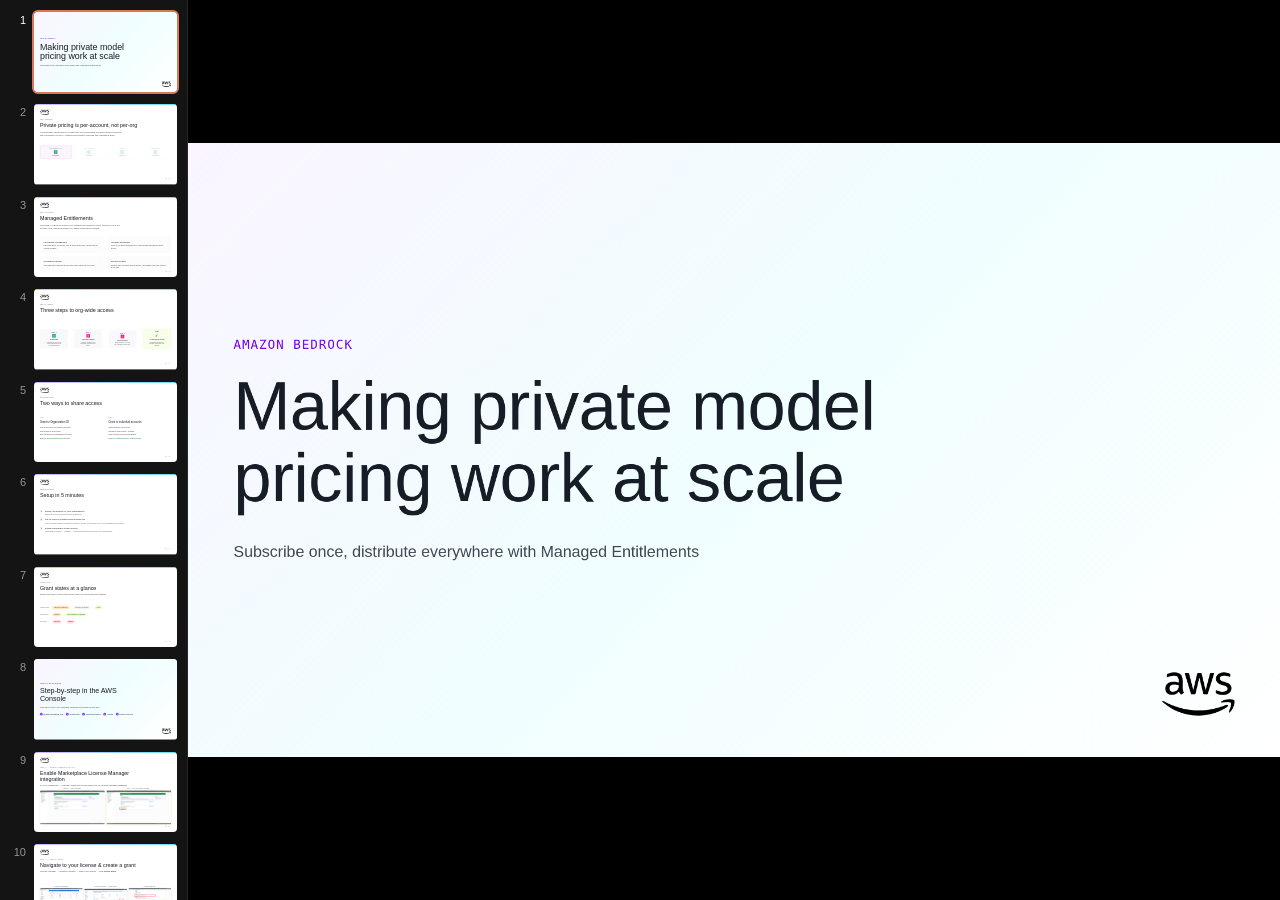
==== commit ff4c5f12: "feat(bedrock-managed-entitlements): add grant target options slide (account/org/OU) New slide 11 hig" ====
--- a/bedrock-managed-entitlements/index.html
+++ b/bedrock-managed-entitlements/index.html
@@ -185,6 +185,7 @@
   "Now let's walk through the exact console steps. Three parts: create the grant, activate it, and confirm the discount is actually flowing to your accounts.",
   "First prerequisite: in AWS Marketplace Settings, create the License Manager service-linked role. This enables cross-account license distribution via Organizations.",
   "Create the grant: find your Org ID in Organizations, then go to License Manager, select your license, and fill in the Create Grant form with a name and the Org ID.",
+  "The grant target field accepts three options: a specific account ID for targeted access, an Organization ID for org-wide coverage, or an OU ID for scoped rollouts. Most customers use org-wide.",
   "First time you create an org-level grant, you'll be prompted to Link AWS Organizations. This is a one-time, irreversible step that adds SLRs to all member accounts.",
   "Key gotcha: after creation, grants land in Disabled state — they auto-accept but do NOT auto-activate. Disabled means no negotiated rate is applied yet.",
   "Click into the grant, hit the Activate button top-right, and confirm. The dialog warns about replacing existing active grants for the same product.",
@@ -246,7 +247,7 @@
         </div>
       </div>
     </div>
-    <div class="slide-no">02 / 16</div>
+    <div class="slide-no">02 / 17</div>
   </section>
 
   <!-- 3. THE SOLUTION -->
@@ -280,7 +281,7 @@
         </div>
       </div>
     </div>
-    <div class="slide-no">03 / 16</div>
+    <div class="slide-no">03 / 17</div>
   </section>
 
   <!-- 4. HOW IT WORKS -->
@@ -322,7 +323,7 @@
         </div>
       </div>
     </div>
-    <div class="slide-no">04 / 16</div>
+    <div class="slide-no">04 / 17</div>
   </section>
 
   <!-- 5. TWO PATHS -->
@@ -355,7 +356,7 @@
         </div>
       </div>
     </div>
-    <div class="slide-no">05 / 16</div>
+    <div class="slide-no">05 / 17</div>
   </section>
 
   <!-- 6. SETUP CHECKLIST -->
@@ -391,7 +392,7 @@
         </div>
       </div>
     </div>
-    <div class="slide-no">06 / 16</div>
+    <div class="slide-no">06 / 17</div>
   </section>
 
   <!-- 7. GRANT LIFECYCLE -->
@@ -433,7 +434,7 @@
         </div>
       </div>
     </div>
-    <div class="slide-no">07 / 16</div>
+    <div class="slide-no">07 / 17</div>
   </section>
 
   <!-- 8. SECTION COVER: CONSOLE WALKTHROUGH -->
@@ -492,7 +493,7 @@
         <img src="assets/screenshots/Settings-AWS-Marketplace-Global-2026-06-26_03_52_PM.png" style="width: 100%; border-radius: 12px; border: 2px solid var(--aws-lime-300); box-shadow: 0 4px 24px rgba(0,0,0,0.08);" alt="Marketplace settings SLR created">
       </div>
     </div>
-    <div class="slide-no">09 / 16</div>
+    <div class="slide-no">09 / 17</div>
   </section>
 
   <!-- 10. STEP 2: CREATE GRANT -->
@@ -518,10 +519,56 @@
         <img src="assets/screenshots/Create-grant-AWS-License-Manager-us-east-1-2026-06-26_03_53_PM.png" style="width: 100%; border-radius: 12px; border: 2px solid var(--aws-gray-250); box-shadow: 0 4px 24px rgba(0,0,0,0.08);" alt="Create grant form">
       </div>
     </div>
-    <div class="slide-no">10 / 16</div>
-  </section>
-
-  <!-- 11. STEP 2: FILL FORM, LINK ORGS & GRANT CREATED -->
+    <div class="slide-no">10 / 17</div>
+  </section>
+
+  <!-- 11. STEP 2: GRANT TARGET OPTIONS -->
+  <section class="slide" data-screen-label="11 Console: Grant target options">
+    <div class="accent-bar"></div>
+    <img class="logo-tl" src="assets/aws-logo-gray850.svg" alt="AWS">
+    <div style="position: absolute; left: 80px; top: 200px; right: 80px;">
+      <div class="eyebrow" style="color: var(--aws-gray-550); margin-bottom: 22px;">STEP 2 — CREATE GRANT (TARGET)</div>
+      <h1 class="h-title" style="max-width: 1500px;">Three grant target options</h1>
+      <p class="body-lg" style="color: var(--aws-gray-650); margin-top: 20px;">The grant form accepts an AWS account ID, Organization ID, <em>or</em> Organizational Unit ID — giving you flexibility in scope.</p>
+    </div>
+    <div style="position: absolute; left: 80px; right: 80px; top: 440px; bottom: 200px; display: grid; grid-template-columns: 1fr 1fr; gap: 48px; align-items: start;">
+      <div style="display: flex; flex-direction: column; gap: 16px;">
+        <img src="assets/screenshots/Create-grant-AWS-License-Manager-us-east-1-2026-06-26_03_53_PM.png" style="width: 100%; border-radius: 12px; border: 2px solid var(--aws-purple-300); box-shadow: 0 4px 24px rgba(0,0,0,0.08);" alt="Create grant form highlighting target field">
+      </div>
+      <div style="display: flex; flex-direction: column; gap: 28px; padding-top: 16px;">
+        <div style="display: flex; gap: 16px; align-items: start;">
+          <div class="console-step-num" style="width: 36px; height: 36px; font-size: 14px; flex-shrink: 0;">A</div>
+          <div>
+            <div class="body-md" style="font-weight: 500;">AWS Account ID</div>
+            <div class="body-sm" style="color: var(--aws-gray-600);">Target a single account — recipient must accept + activate</div>
+          </div>
+        </div>
+        <div style="display: flex; gap: 16px; align-items: start;">
+          <div class="console-step-num" style="width: 36px; height: 36px; font-size: 14px; flex-shrink: 0;">B</div>
+          <div>
+            <div class="body-md" style="font-weight: 500;">AWS Organization ID</div>
+            <div class="body-sm" style="color: var(--aws-gray-600);">Covers all member accounts — new accounts auto-inherit</div>
+          </div>
+        </div>
+        <div style="display: flex; gap: 16px; align-items: start;">
+          <div class="console-step-num" style="width: 36px; height: 36px; font-size: 14px; flex-shrink: 0;">C</div>
+          <div>
+            <div class="body-md" style="font-weight: 500;">AWS Organizational Unit ID</div>
+            <div class="body-sm" style="color: var(--aws-gray-600);">Scope to a specific OU — balances broad coverage with control</div>
+          </div>
+        </div>
+      </div>
+    </div>
+    <div style="position: absolute; left: 80px; right: 80px; bottom: 73px;">
+      <div class="gotcha-box">
+        <div class="gotcha-icon">💡</div>
+        <div class="gotcha-text"><strong>Tip:</strong> Org-wide grants are simplest for most customers — new accounts automatically get access. Use OU-level grants for segmented rollouts (e.g. production OU only).</div>
+      </div>
+    </div>
+    <div class="slide-no">11 / 17</div>
+  </section>
+
+  <!-- 12. STEP 2: FILL FORM, LINK ORGS & GRANT CREATED -->
   <section class="slide" data-screen-label="11 Console: Fill form and grant created">
     <div class="accent-bar"></div>
     <img class="logo-tl" src="assets/aws-logo-gray850.svg" alt="AWS">
@@ -554,7 +601,7 @@
         <div class="gotcha-text"><strong>Tip:</strong> Find your Organization ID in AWS Organizations → AWS accounts (left sidebar). The "Link Organizations" prompt only appears once — it enables cross-account grant distribution.</div>
       </div>
     </div>
-    <div class="slide-no">11 / 16</div>
+    <div class="slide-no">12 / 17</div>
   </section>
 
   <!-- 12. STEP 3: CHECK GRANT STATUS -->
@@ -580,10 +627,10 @@
         <div class="gotcha-text"><strong>Gotcha:</strong> Grants with "All Features" enabled auto-accept but land in <strong>Disabled</strong> state — they must be explicitly activated before the negotiated rate kicks in.</div>
       </div>
     </div>
-    <div class="slide-no">12 / 16</div>
-  </section>
-
-  <!-- 13. STEP 4: ACTIVATE THE GRANT -->
+    <div class="slide-no">13 / 17</div>
+  </section>
+
+  <!-- 14. STEP 4: ACTIVATE THE GRANT -->
   <section class="slide" data-screen-label="13 Console: Activate grant">
     <div class="accent-bar"></div>
     <img class="logo-tl" src="assets/aws-logo-gray850.svg" alt="AWS">
@@ -608,10 +655,10 @@
         <div class="gotcha-text"><strong>Gotcha:</strong> Until activated, the account is billed at <strong>public list pricing</strong> — not the negotiated MPPO rate. Disabled ≠ Active.</div>
       </div>
     </div>
-    <div class="slide-no">13 / 16</div>
-  </section>
-
-  <!-- 14. STEP 4: WORKFLOW COMPLETED -->
+    <div class="slide-no">14 / 17</div>
+  </section>
+
+  <!-- 15. STEP 4: WORKFLOW COMPLETED -->
   <section class="slide" data-screen-label="14 Console: Workflow completed">
     <div class="accent-bar"></div>
     <img class="logo-tl" src="assets/aws-logo-gray850.svg" alt="AWS">
@@ -630,10 +677,10 @@
         <img src="assets/screenshots/Granted-license-details-AWS-License-Manager-us-east-1-2026-06-26_04_02_PM.png" style="width: 100%; border-radius: 12px; border: 2px solid var(--aws-lime-300); box-shadow: 0 4px 24px rgba(0,0,0,0.08);" alt="Grant workflow completed">
       </div>
     </div>
-    <div class="slide-no">14 / 16</div>
-  </section>
-
-  <!-- 15. STEP 5: CONFIRM DISCOUNT FLOWING -->
+    <div class="slide-no">15 / 17</div>
+  </section>
+
+  <!-- 16. STEP 5: CONFIRM DISCOUNT FLOWING -->
   <section class="slide" data-screen-label="15 Console: Confirm discount">
     <div class="accent-bar"></div>
     <img class="logo-tl" src="assets/aws-logo-gray850.svg" alt="AWS">
@@ -675,11 +722,11 @@
         <div class="gotcha-text"><strong>Tip:</strong> Billing data may take 24–48 hours to reflect. Make a test API call and check the next day's Cost Explorer for confirmation.</div>
       </div>
     </div>
-    <div class="slide-no">15 / 16</div>
-  </section>
-
-  <!-- 16. FAQ -->
-  <section class="slide" data-screen-label="16 FAQ">
+    <div class="slide-no">16 / 17</div>
+  </section>
+
+  <!-- 17. FAQ -->
+  <section class="slide" data-screen-label="17 FAQ">
     <div class="accent-bar"></div>
     <img class="logo-tl" src="assets/aws-logo-gray850.svg" alt="AWS">
     <div style="position: absolute; left: 80px; top: 200px; right: 80px;">
@@ -714,7 +761,7 @@
         </div>
       </div>
     </div>
-    <div class="slide-no">16 / 16</div>
+    <div class="slide-no">16 / 17</div>
   </section>
 
 </deck-stage>
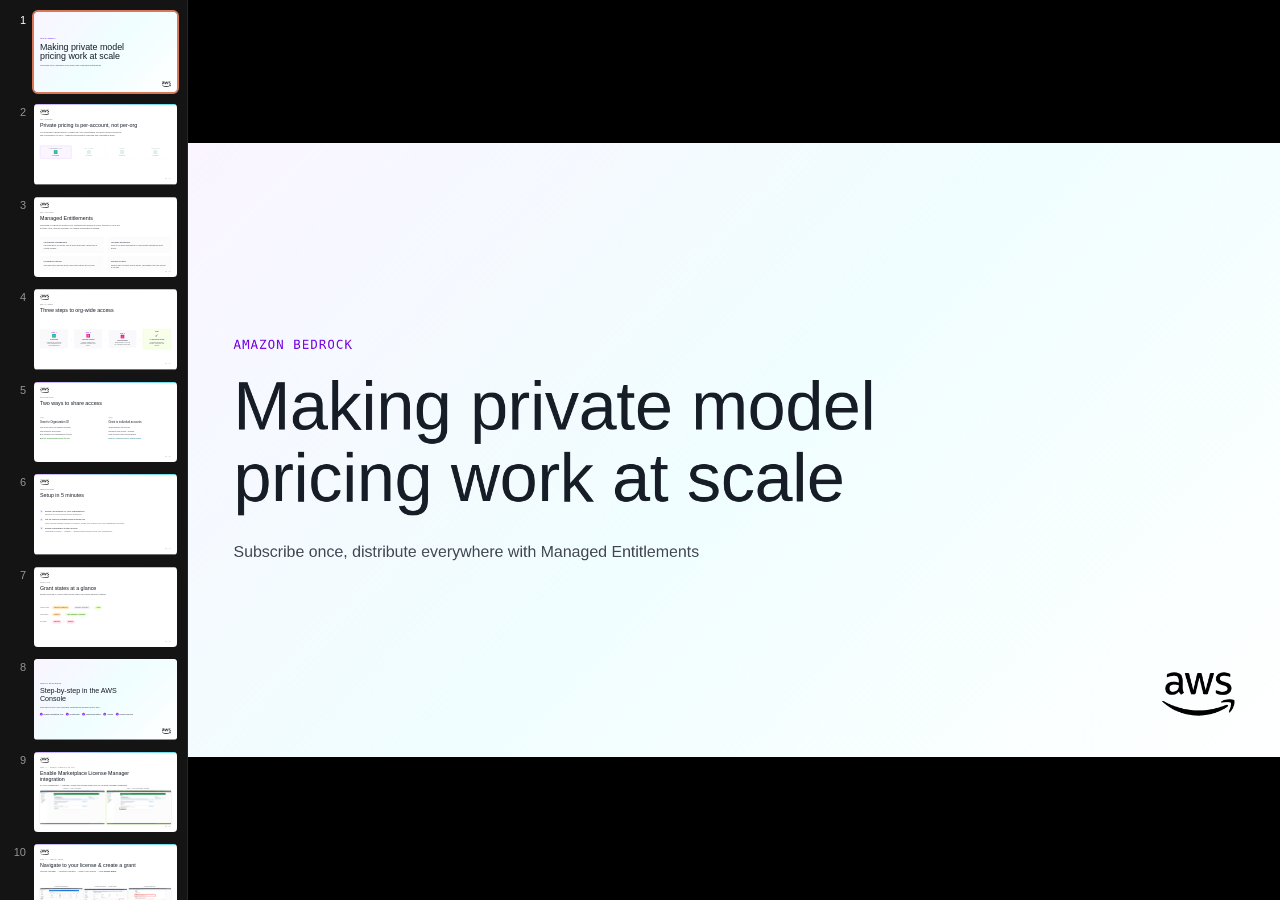
==== commit c156aa9a: "fix(bedrock-managed-entitlements): zoom in on grant target field screenshot Enlarge the Create Grant" ====
--- a/bedrock-managed-entitlements/index.html
+++ b/bedrock-managed-entitlements/index.html
@@ -531,9 +531,9 @@
       <h1 class="h-title" style="max-width: 1500px;">Three grant target options</h1>
       <p class="body-lg" style="color: var(--aws-gray-650); margin-top: 20px;">The grant form accepts an AWS account ID, Organization ID, <em>or</em> Organizational Unit ID — giving you flexibility in scope.</p>
     </div>
-    <div style="position: absolute; left: 80px; right: 80px; top: 440px; bottom: 200px; display: grid; grid-template-columns: 1fr 1fr; gap: 48px; align-items: start;">
-      <div style="display: flex; flex-direction: column; gap: 16px;">
-        <img src="assets/screenshots/Create-grant-AWS-License-Manager-us-east-1-2026-06-26_03_53_PM.png" style="width: 100%; border-radius: 12px; border: 2px solid var(--aws-purple-300); box-shadow: 0 4px 24px rgba(0,0,0,0.08);" alt="Create grant form highlighting target field">
+    <div style="position: absolute; left: 80px; right: 80px; top: 440px; bottom: 200px; display: grid; grid-template-columns: 3fr 2fr; gap: 48px; align-items: start;">
+      <div style="display: flex; flex-direction: column; gap: 16px; overflow: hidden; border-radius: 12px; border: 2px solid var(--aws-purple-300); box-shadow: 0 4px 24px rgba(0,0,0,0.08);">
+        <img src="assets/screenshots/Create-grant-AWS-License-Manager-us-east-1-2026-06-26_03_53_PM.png" style="width: 180%; margin-left: -10%; margin-top: -8%; transform-origin: top left;" alt="Create grant form highlighting target field">
       </div>
       <div style="display: flex; flex-direction: column; gap: 28px; padding-top: 16px;">
         <div style="display: flex; gap: 16px; align-items: start;">
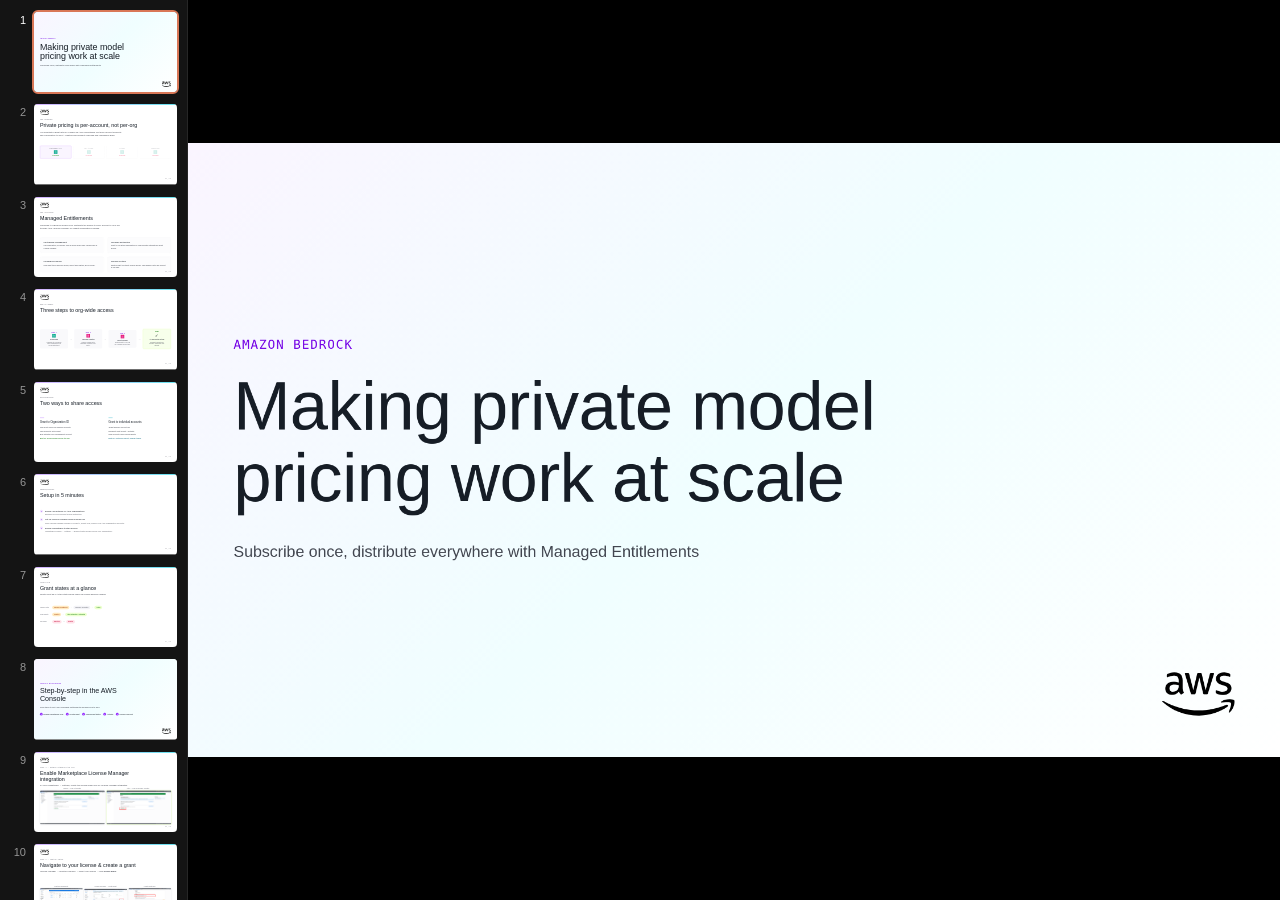
==== commit 97b7b14a: "Add QR code CTA slide to bedrock-managed-entitlements deck New closing slide promotes the aws-sample" ====
--- a/bedrock-managed-entitlements/index.html
+++ b/bedrock-managed-entitlements/index.html
@@ -172,6 +172,26 @@
   .account-status { font-size: 18px; font-weight: 500; }
   .status-yes { color: var(--aws-lime-600); }
   .status-no { color: var(--aws-rose-600); }
+
+  .qr-panel {
+    padding: 36px; border-radius: 20px; background: var(--aws-white);
+    border: 1px solid var(--aws-gray-250);
+    display: flex; flex-direction: column; align-items: center; gap: 18px;
+  }
+  .qr-panel img { width: 300px; height: 300px; display: block; }
+  .qr-url {
+    font-family: var(--aws-font-mono); font-size: 17px; letter-spacing: 0.01em;
+    color: var(--aws-gray-650); text-align: center; line-height: 1.4;
+  }
+  .cta-list { display: flex; flex-direction: column; gap: 28px; }
+  .cta-item { display: grid; grid-template-columns: 40px 1fr; gap: 20px; align-items: start; }
+  .cta-dot {
+    width: 32px; height: 32px; border-radius: 50%; background: var(--aws-purple-100);
+    display: flex; align-items: center; justify-content: center;
+    font-family: var(--aws-font-mono); font-size: 16px; font-weight: 700; color: var(--aws-purple-700);
+  }
+  .cta-item-title { font-size: 26px; font-weight: 500; margin-bottom: 4px; }
+  .cta-item-desc { font-size: 21px; color: var(--aws-gray-650); line-height: 1.4; }
 </style>
 <script type="application/json" id="speaker-notes">
 [
@@ -191,7 +211,8 @@
   "Click into the grant, hit the Activate button top-right, and confirm. The dialog warns about replacing existing active grants for the same product.",
   "After activation, the grant transitions from Processing to Workflow completed. This confirms the entitlement is live and the negotiated rate should now apply.",
   "Final confirmation: check Cost Explorer or billing for the member accounts. Compare billed rate against list price vs. MPPO rate. Billing data can take 24-48 hours.",
-  "Common questions answered. Key points: subscriptions are per model, org grants auto-cover new accounts, and you can revoke anytime."
+  "Common questions answered. Key points: subscriptions are per model, org grants auto-cover new accounts, and you can revoke anytime.",
+  "Don't do this by hand every time. Scan the QR for the aws-samples solution — it watches for new Marketplace agreements and creates plus activates the org-wide grant automatically, so the Disabled-by-default trap never costs you money. Serverless, roughly zero dollars a month at rest, interactive setup script, and a seller allow-list so only approved sellers trigger it. Deploy to your Organizations management account in us-east-1."
 ]
 </script>
 </head>
@@ -247,7 +268,7 @@
         </div>
       </div>
     </div>
-    <div class="slide-no">02 / 17</div>
+    <div class="slide-no">02 / 18</div>
   </section>
 
   <!-- 3. THE SOLUTION -->
@@ -281,7 +302,7 @@
         </div>
       </div>
     </div>
-    <div class="slide-no">03 / 17</div>
+    <div class="slide-no">03 / 18</div>
   </section>
 
   <!-- 4. HOW IT WORKS -->
@@ -323,7 +344,7 @@
         </div>
       </div>
     </div>
-    <div class="slide-no">04 / 17</div>
+    <div class="slide-no">04 / 18</div>
   </section>
 
   <!-- 5. TWO PATHS -->
@@ -356,7 +377,7 @@
         </div>
       </div>
     </div>
-    <div class="slide-no">05 / 17</div>
+    <div class="slide-no">05 / 18</div>
   </section>
 
   <!-- 6. SETUP CHECKLIST -->
@@ -392,7 +413,7 @@
         </div>
       </div>
     </div>
-    <div class="slide-no">06 / 17</div>
+    <div class="slide-no">06 / 18</div>
   </section>
 
   <!-- 7. GRANT LIFECYCLE -->
@@ -434,7 +455,7 @@
         </div>
       </div>
     </div>
-    <div class="slide-no">07 / 17</div>
+    <div class="slide-no">07 / 18</div>
   </section>
 
   <!-- 8. SECTION COVER: CONSOLE WALKTHROUGH -->
@@ -493,7 +514,7 @@
         <img src="assets/screenshots/Settings-AWS-Marketplace-Global-2026-06-26_03_52_PM.png" style="width: 100%; border-radius: 12px; border: 2px solid var(--aws-lime-300); box-shadow: 0 4px 24px rgba(0,0,0,0.08);" alt="Marketplace settings SLR created">
       </div>
     </div>
-    <div class="slide-no">09 / 17</div>
+    <div class="slide-no">09 / 18</div>
   </section>
 
   <!-- 10. STEP 2: CREATE GRANT -->
@@ -519,7 +540,7 @@
         <img src="assets/screenshots/Create-grant-AWS-License-Manager-us-east-1-2026-06-26_03_53_PM.png" style="width: 100%; border-radius: 12px; border: 2px solid var(--aws-gray-250); box-shadow: 0 4px 24px rgba(0,0,0,0.08);" alt="Create grant form">
       </div>
     </div>
-    <div class="slide-no">10 / 17</div>
+    <div class="slide-no">10 / 18</div>
   </section>
 
   <!-- 11. STEP 2: GRANT TARGET OPTIONS -->
@@ -565,7 +586,7 @@
         <div class="gotcha-text"><strong>Tip:</strong> Org-wide grants are simplest for most customers — new accounts automatically get access. Use OU-level grants for segmented rollouts (e.g. production OU only).</div>
       </div>
     </div>
-    <div class="slide-no">11 / 17</div>
+    <div class="slide-no">11 / 18</div>
   </section>
 
   <!-- 12. STEP 2: FILL FORM, LINK ORGS & GRANT CREATED -->
@@ -601,7 +622,7 @@
         <div class="gotcha-text"><strong>Tip:</strong> Find your Organization ID in AWS Organizations → AWS accounts (left sidebar). The "Link Organizations" prompt only appears once — it enables cross-account grant distribution.</div>
       </div>
     </div>
-    <div class="slide-no">12 / 17</div>
+    <div class="slide-no">12 / 18</div>
   </section>
 
   <!-- 12. STEP 3: CHECK GRANT STATUS -->
@@ -627,7 +648,7 @@
         <div class="gotcha-text"><strong>Gotcha:</strong> Grants with "All Features" enabled auto-accept but land in <strong>Disabled</strong> state — they must be explicitly activated before the negotiated rate kicks in.</div>
       </div>
     </div>
-    <div class="slide-no">13 / 17</div>
+    <div class="slide-no">13 / 18</div>
   </section>
 
   <!-- 14. STEP 4: ACTIVATE THE GRANT -->
@@ -655,7 +676,7 @@
         <div class="gotcha-text"><strong>Gotcha:</strong> Until activated, the account is billed at <strong>public list pricing</strong> — not the negotiated MPPO rate. Disabled ≠ Active.</div>
       </div>
     </div>
-    <div class="slide-no">14 / 17</div>
+    <div class="slide-no">14 / 18</div>
   </section>
 
   <!-- 15. STEP 4: WORKFLOW COMPLETED -->
@@ -677,7 +698,7 @@
         <img src="assets/screenshots/Granted-license-details-AWS-License-Manager-us-east-1-2026-06-26_04_02_PM.png" style="width: 100%; border-radius: 12px; border: 2px solid var(--aws-lime-300); box-shadow: 0 4px 24px rgba(0,0,0,0.08);" alt="Grant workflow completed">
       </div>
     </div>
-    <div class="slide-no">15 / 17</div>
+    <div class="slide-no">15 / 18</div>
   </section>
 
   <!-- 16. STEP 5: CONFIRM DISCOUNT FLOWING -->
@@ -722,7 +743,7 @@
         <div class="gotcha-text"><strong>Tip:</strong> Billing data may take 24–48 hours to reflect. Make a test API call and check the next day's Cost Explorer for confirmation.</div>
       </div>
     </div>
-    <div class="slide-no">16 / 17</div>
+    <div class="slide-no">16 / 18</div>
   </section>
 
   <!-- 17. FAQ -->
@@ -761,7 +782,50 @@
         </div>
       </div>
     </div>
-    <div class="slide-no">16 / 17</div>
+    <div class="slide-no">17 / 18</div>
+  </section>
+
+  <!-- 18. CALL TO ACTION -->
+  <section class="slide" data-screen-label="18 Automate it">
+    <div class="cover-gradient"></div>
+    <img class="logo-tl" src="assets/aws-logo-gray850.svg" alt="AWS">
+    <div style="position: absolute; left: 80px; top: 200px; right: 80px;">
+      <div class="eyebrow" style="color: var(--aws-purple-700); margin-bottom: 22px;">DON'T DO THIS BY HAND</div>
+      <h1 class="h-title" style="max-width: 1400px;">Automate the whole flow</h1>
+      <p class="body-lg" style="color: var(--aws-gray-650); margin-top: 32px; max-width: 1150px;">
+        An AWS sample that watches for new Marketplace agreements and creates <em>and activates</em> the org-wide grant for you - so the Disabled-by-default trap never costs you money.
+      </p>
+    </div>
+    <div style="position: absolute; left: 80px; right: 80px; top: 520px; display: flex; gap: 80px; align-items: start;">
+      <div class="cta-list" style="flex: 1; padding-top: 8px;">
+        <div class="cta-item">
+          <div class="cta-dot">1</div>
+          <div>
+            <div class="cta-item-title">Event-driven, hands-off</div>
+            <div class="cta-item-desc">Private offer accepted &rarr; license found &rarr; grant created and activated &rarr; email or Slack notification.</div>
+          </div>
+        </div>
+        <div class="cta-item">
+          <div class="cta-dot">2</div>
+          <div>
+            <div class="cta-item-title">Guardrails built in</div>
+            <div class="cta-item-desc">Seller allow-list in DynamoDB, opt-in auto-accept, org / OU / account grant targeting, legacy grant replacement.</div>
+          </div>
+        </div>
+        <div class="cta-item">
+          <div class="cta-dot">3</div>
+          <div>
+            <div class="cta-item-title">Cheap and quick to deploy</div>
+            <div class="cta-item-desc">Serverless, ~$0/month at rest. CDK v2 into your Organizations management account in us-east-1, with an interactive setup script.</div>
+          </div>
+        </div>
+      </div>
+      <div class="qr-panel">
+        <img src="assets/qr-github-sample.svg" alt="QR code linking to github.com/aws-samples/sample-bedrock-managed-entitlements">
+        <div class="qr-url">github.com/aws-samples/<br>sample-bedrock-managed-entitlements</div>
+      </div>
+    </div>
+    <div class="slide-no">18 / 18</div>
   </section>
 
 </deck-stage>
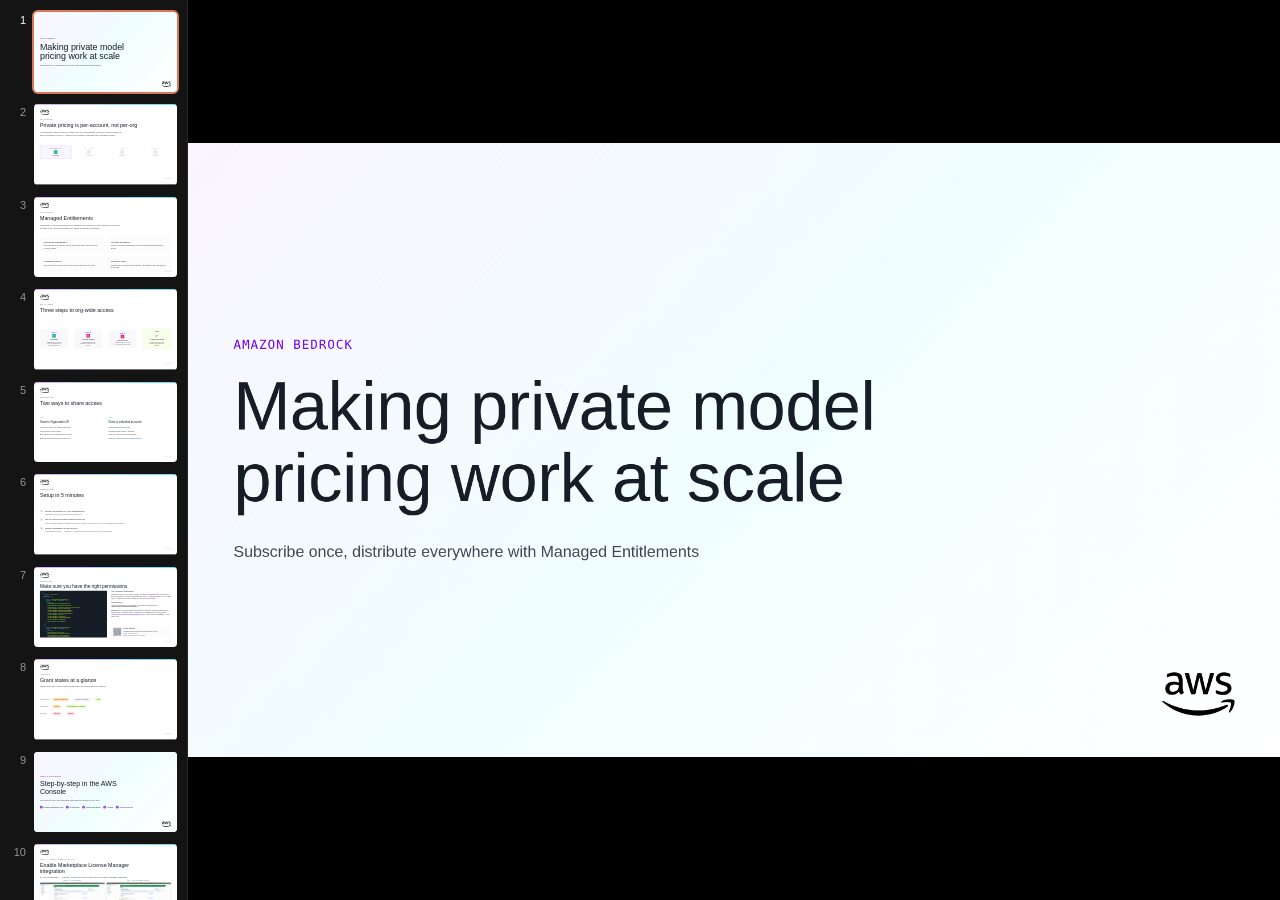
==== commit 82c3b225: "feat(bedrock-managed-entitlements): add permissions slide with sample IAM policy Adds a new slide 7 " ====
--- a/bedrock-managed-entitlements/index.html
+++ b/bedrock-managed-entitlements/index.html
@@ -192,6 +192,35 @@
   }
   .cta-item-title { font-size: 26px; font-weight: 500; margin-bottom: 4px; }
   .cta-item-desc { font-size: 21px; color: var(--aws-gray-650); line-height: 1.4; }
+
+  .perm-row { display: flex; flex-direction: column; gap: 8px; }
+  .perm-role { font-size: 26px; font-weight: 500; }
+  .perm-note { font-size: 19px; color: var(--aws-gray-650); line-height: 1.4; }
+  .perm-note code {
+    font-family: var(--aws-font-mono); font-size: 17px;
+    color: var(--aws-purple-700); background: var(--aws-purple-50);
+    padding: 1px 6px; border-radius: 4px;
+  }
+  .perm-qr {
+    margin-top: auto; padding: 18px 22px; border-radius: 14px; background: var(--aws-gray-50);
+    border: 1px solid var(--aws-gray-250);
+    display: grid; grid-template-columns: 118px 1fr; gap: 22px; align-items: center;
+  }
+  .perm-qr img { width: 118px; height: 118px; display: block; }
+  .perm-qr-url {
+    font-family: var(--aws-font-mono); font-size: 14px; letter-spacing: 0.01em;
+    color: var(--aws-gray-550); line-height: 1.4; margin-top: 10px;
+  }
+
+  .code-block {
+    font-family: var(--aws-font-mono); font-size: 14.5px; line-height: 1.45;
+    background: var(--aws-gray-850); color: var(--aws-gray-100);
+    padding: 22px 26px; border-radius: 12px; margin: 0;
+    white-space: pre; overflow: hidden;
+  }
+  .code-block .k { color: var(--aws-cyan-300); }
+  .code-block .s { color: var(--aws-lime-300); }
+  .code-block .hi { color: var(--aws-amber-300); font-weight: 700; }
 </style>
 <script type="application/json" id="speaker-notes">
 [
@@ -201,6 +230,7 @@
   "Three simple steps: subscribe to the model, a license is auto-created in License Manager, then grant it to your org or specific accounts.",
   "Two paths for distribution: org-wide is automatic and covers new accounts; individual grants give targeted control. Pick what fits your governance model.",
   "Three prerequisites before you start: all-features org, License Manager SLR, and Marketplace trusted access. Console setup takes about 5 minutes.",
+  "Permissions are where this trips up, so here's the whole picture on one slide. Two roles matter: the org/license admin - management account or a delegated member account - does the one-time enablement and then creates and activates every grant. Procurement just accepts the private offer in Marketplace, and there's a managed policy for that. Highlighted in the JSON are the two people forget. UpdateServiceSettings is what turns on org-wide distribution. CreateGrantVersion is literally the Activate button - without it you can create a grant but never activate it, so it sits Disabled and you keep paying list price. Resource is star because licenses and grants don't exist until Marketplace creates them, so scope by who you attach the role to. Don't region-lock it - everything is us-east-1. QR goes to the aws-samples repo, which ships all of this as CDK.",
   "Grant lifecycle is simple: Pending to Active (or Rejected/Deleted). Grants must be Active before anyone can invoke the model.",
   "Now let's walk through the exact console steps. Three parts: create the grant, activate it, and confirm the discount is actually flowing to your accounts.",
   "First prerequisite: in AWS Marketplace Settings, create the License Manager service-linked role. This enables cross-account license distribution via Organizations.",
@@ -268,7 +298,7 @@
         </div>
       </div>
     </div>
-    <div class="slide-no">02 / 18</div>
+    <div class="slide-no">02 / 19</div>
   </section>
 
   <!-- 3. THE SOLUTION -->
@@ -302,7 +332,7 @@
         </div>
       </div>
     </div>
-    <div class="slide-no">03 / 18</div>
+    <div class="slide-no">03 / 19</div>
   </section>
 
   <!-- 4. HOW IT WORKS -->
@@ -344,7 +374,7 @@
         </div>
       </div>
     </div>
-    <div class="slide-no">04 / 18</div>
+    <div class="slide-no">04 / 19</div>
   </section>
 
   <!-- 5. TWO PATHS -->
@@ -377,7 +407,7 @@
         </div>
       </div>
     </div>
-    <div class="slide-no">05 / 18</div>
+    <div class="slide-no">05 / 19</div>
   </section>
 
   <!-- 6. SETUP CHECKLIST -->
@@ -413,11 +443,78 @@
         </div>
       </div>
     </div>
-    <div class="slide-no">06 / 18</div>
-  </section>
-
-  <!-- 7. GRANT LIFECYCLE -->
-  <section class="slide" data-screen-label="07 Grant lifecycle">
+    <div class="slide-no">06 / 19</div>
+  </section>
+
+  <!-- 7. PERMISSIONS + SAMPLE IAM POLICY -->
+  <section class="slide" data-screen-label="07 Permissions">
+    <div class="accent-bar"></div>
+    <img class="logo-tl" src="assets/aws-logo-gray850.svg" alt="AWS">
+    <div style="position: absolute; left: 80px; top: 176px; right: 80px;">
+      <div class="eyebrow" style="color: var(--aws-gray-550); margin-bottom: 18px;">PERMISSIONS</div>
+      <h1 class="h-title" style="max-width: 1600px; font-size: 64px;">Make sure you have the right permissions</h1>
+    </div>
+    <div style="position: absolute; left: 80px; right: 80px; top: 318px; bottom: 132px; display: grid; grid-template-columns: 900px 1fr; gap: 56px; align-items: stretch;">
+<pre class="code-block">{
+  <span class="k">"Version"</span>: <span class="s">"2012-10-17"</span>,
+  <span class="k">"Statement"</span>: [
+    {
+      <span class="k">"Sid"</span>: <span class="s">"LicenseAdminSetupAndGrants"</span>,
+      <span class="k">"Effect"</span>: <span class="s">"Allow"</span>, <span class="k">"Resource"</span>: <span class="s">"*"</span>,
+      <span class="k">"Action"</span>: [
+        <span class="s">"organizations:DescribeOrganization"</span>,
+        <span class="s">"organizations:EnableAWSServiceAccess"</span>,
+        <span class="s">"organizations:ListAWSServiceAccessForOrganization"</span>,
+        <span class="s">"license-manager:GetServiceSettings"</span>,
+        <span class="hi">"license-manager:UpdateServiceSettings"</span>,
+        <span class="s">"license-manager:ListReceivedLicenses"</span>,
+        <span class="s">"license-manager:ListDistributedGrants"</span>,
+        <span class="s">"license-manager:GetGrant"</span>,
+        <span class="s">"license-manager:CreateGrant"</span>,
+        <span class="hi">"license-manager:CreateGrantVersion"</span>,
+        <span class="s">"license-manager:DeleteGrant"</span>,
+        <span class="s">"iam:CreateServiceLinkedRole"</span>
+      ]
+    },
+    {
+      <span class="k">"Sid"</span>: <span class="s">"ProcurementAcceptPrivateOffer"</span>,
+      <span class="k">"Effect"</span>: <span class="s">"Allow"</span>, <span class="k">"Resource"</span>: <span class="s">"*"</span>,
+      <span class="k">"Action"</span>: [
+        <span class="s">"aws-marketplace:Subscribe"</span>,
+        <span class="s">"aws-marketplace:ViewSubscriptions"</span>,
+        <span class="s">"aws-marketplace:SearchAgreements"</span>,
+        <span class="s">"aws-marketplace:DescribeAgreement"</span>
+      ]
+    }
+  ]
+}</pre>
+      <div style="display: flex; flex-direction: column; gap: 22px;">
+        <div class="perm-row">
+          <div class="perm-role">Org / license administrator</div>
+          <div class="perm-note">Management account, or a member account you register as delegated admin. Runs the one-time enablement, then creates and activates every grant. <code>CreateGrantVersion</code> <em>is</em> the Activate button &mdash; without it grants stay Disabled and you keep paying list price.</div>
+        </div>
+        <div class="perm-row">
+          <div class="perm-role">Procurement</div>
+          <div class="perm-note">Accepts the private offer in Marketplace. Or just attach the managed policy <strong>AWSMarketplaceManageSubscriptions</strong>.</div>
+        </div>
+        <div class="perm-note" style="line-height: 1.45;">
+          <strong>Resource is <code>"*"</code></strong> because licenses and grants don't exist until Marketplace creates them. Scope by who you attach the role to. Delegating? The management account also needs <code>organizations:RegisterDelegatedAdministrator</code>. Everything lives in <strong>us-east-1</strong> &mdash; don't region-lock it.
+        </div>
+        <div class="perm-qr">
+          <img src="assets/qr-github-sample.svg" alt="QR code linking to github.com/aws-samples/sample-bedrock-managed-entitlements">
+          <div>
+            <div class="perm-role" style="margin-bottom: 6px;">Code sample</div>
+            <div class="perm-note">The aws-samples solution ships these policies as CDK.</div>
+            <div class="perm-qr-url">github.com/aws-samples/<br>sample-bedrock-managed-entitlements</div>
+          </div>
+        </div>
+      </div>
+    </div>
+    <div class="slide-no">07 / 19</div>
+  </section>
+
+  <!-- 9. GRANT LIFECYCLE -->
+  <section class="slide" data-screen-label="08 Grant lifecycle">
     <div class="accent-bar"></div>
     <img class="logo-tl" src="assets/aws-logo-gray850.svg" alt="AWS">
     <div style="position: absolute; left: 80px; top: 200px; right: 80px;">
@@ -455,11 +552,11 @@
         </div>
       </div>
     </div>
-    <div class="slide-no">07 / 18</div>
+    <div class="slide-no">08 / 19</div>
   </section>
 
   <!-- 8. SECTION COVER: CONSOLE WALKTHROUGH -->
-  <section class="slide" data-screen-label="08 Section: Console walkthrough">
+  <section class="slide" data-screen-label="09 Section: Console walkthrough">
     <div class="cover-gradient"></div>
     <div style="position: absolute; left: 80px; top: 73px; right: 80px; bottom: 73px; display: flex; flex-direction: column; justify-content: center;">
       <div class="eyebrow" style="color: var(--aws-purple-700); margin-bottom: 32px;">CONSOLE WALKTHROUGH</div>
@@ -494,7 +591,7 @@
   </section>
 
   <!-- 9. STEP 1: ENABLE MARKETPLACE SLR -->
-  <section class="slide" data-screen-label="09 Console: Marketplace SLR setup">
+  <section class="slide" data-screen-label="10 Console: Marketplace SLR setup">
     <div class="accent-bar"></div>
     <img class="logo-tl" src="assets/aws-logo-gray850.svg" alt="AWS">
     <div style="position: absolute; left: 80px; top: 200px; right: 80px;">
@@ -514,11 +611,11 @@
         <img src="assets/screenshots/Settings-AWS-Marketplace-Global-2026-06-26_03_52_PM.png" style="width: 100%; border-radius: 12px; border: 2px solid var(--aws-lime-300); box-shadow: 0 4px 24px rgba(0,0,0,0.08);" alt="Marketplace settings SLR created">
       </div>
     </div>
-    <div class="slide-no">09 / 18</div>
+    <div class="slide-no">10 / 19</div>
   </section>
 
   <!-- 10. STEP 2: CREATE GRANT -->
-  <section class="slide" data-screen-label="10 Console: Create grant">
+  <section class="slide" data-screen-label="11 Console: Create grant">
     <div class="accent-bar"></div>
     <img class="logo-tl" src="assets/aws-logo-gray850.svg" alt="AWS">
     <div style="position: absolute; left: 80px; top: 200px; right: 80px;">
@@ -540,11 +637,11 @@
         <img src="assets/screenshots/Create-grant-AWS-License-Manager-us-east-1-2026-06-26_03_53_PM.png" style="width: 100%; border-radius: 12px; border: 2px solid var(--aws-gray-250); box-shadow: 0 4px 24px rgba(0,0,0,0.08);" alt="Create grant form">
       </div>
     </div>
-    <div class="slide-no">10 / 18</div>
+    <div class="slide-no">11 / 19</div>
   </section>
 
   <!-- 11. STEP 2: GRANT TARGET OPTIONS -->
-  <section class="slide" data-screen-label="11 Console: Grant target options">
+  <section class="slide" data-screen-label="12 Console: Grant target options">
     <div class="accent-bar"></div>
     <img class="logo-tl" src="assets/aws-logo-gray850.svg" alt="AWS">
     <div style="position: absolute; left: 80px; top: 200px; right: 80px;">
@@ -586,11 +683,11 @@
         <div class="gotcha-text"><strong>Tip:</strong> Org-wide grants are simplest for most customers — new accounts automatically get access. Use OU-level grants for segmented rollouts (e.g. production OU only).</div>
       </div>
     </div>
-    <div class="slide-no">11 / 18</div>
+    <div class="slide-no">12 / 19</div>
   </section>
 
   <!-- 12. STEP 2: FILL FORM, LINK ORGS & GRANT CREATED -->
-  <section class="slide" data-screen-label="11 Console: Fill form and grant created">
+  <section class="slide" data-screen-label="13 Console: Fill form and grant created">
     <div class="accent-bar"></div>
     <img class="logo-tl" src="assets/aws-logo-gray850.svg" alt="AWS">
     <div style="position: absolute; left: 80px; top: 200px; right: 80px;">
@@ -622,11 +719,11 @@
         <div class="gotcha-text"><strong>Tip:</strong> Find your Organization ID in AWS Organizations → AWS accounts (left sidebar). The "Link Organizations" prompt only appears once — it enables cross-account grant distribution.</div>
       </div>
     </div>
-    <div class="slide-no">12 / 18</div>
+    <div class="slide-no">13 / 19</div>
   </section>
 
   <!-- 12. STEP 3: CHECK GRANT STATUS -->
-  <section class="slide" data-screen-label="12 Console: Check grant status">
+  <section class="slide" data-screen-label="14 Console: Check grant status">
     <div class="accent-bar"></div>
     <img class="logo-tl" src="assets/aws-logo-gray850.svg" alt="AWS">
     <div style="position: absolute; left: 80px; top: 200px; right: 80px;">
@@ -648,11 +745,11 @@
         <div class="gotcha-text"><strong>Gotcha:</strong> Grants with "All Features" enabled auto-accept but land in <strong>Disabled</strong> state — they must be explicitly activated before the negotiated rate kicks in.</div>
       </div>
     </div>
-    <div class="slide-no">13 / 18</div>
+    <div class="slide-no">14 / 19</div>
   </section>
 
   <!-- 14. STEP 4: ACTIVATE THE GRANT -->
-  <section class="slide" data-screen-label="13 Console: Activate grant">
+  <section class="slide" data-screen-label="15 Console: Activate grant">
     <div class="accent-bar"></div>
     <img class="logo-tl" src="assets/aws-logo-gray850.svg" alt="AWS">
     <div style="position: absolute; left: 80px; top: 200px; right: 80px;">
@@ -676,11 +773,11 @@
         <div class="gotcha-text"><strong>Gotcha:</strong> Until activated, the account is billed at <strong>public list pricing</strong> — not the negotiated MPPO rate. Disabled ≠ Active.</div>
       </div>
     </div>
-    <div class="slide-no">14 / 18</div>
+    <div class="slide-no">15 / 19</div>
   </section>
 
   <!-- 15. STEP 4: WORKFLOW COMPLETED -->
-  <section class="slide" data-screen-label="14 Console: Workflow completed">
+  <section class="slide" data-screen-label="16 Console: Workflow completed">
     <div class="accent-bar"></div>
     <img class="logo-tl" src="assets/aws-logo-gray850.svg" alt="AWS">
     <div style="position: absolute; left: 80px; top: 200px; right: 80px;">
@@ -698,11 +795,11 @@
         <img src="assets/screenshots/Granted-license-details-AWS-License-Manager-us-east-1-2026-06-26_04_02_PM.png" style="width: 100%; border-radius: 12px; border: 2px solid var(--aws-lime-300); box-shadow: 0 4px 24px rgba(0,0,0,0.08);" alt="Grant workflow completed">
       </div>
     </div>
-    <div class="slide-no">15 / 18</div>
+    <div class="slide-no">16 / 19</div>
   </section>
 
   <!-- 16. STEP 5: CONFIRM DISCOUNT FLOWING -->
-  <section class="slide" data-screen-label="15 Console: Confirm discount">
+  <section class="slide" data-screen-label="17 Console: Confirm discount">
     <div class="accent-bar"></div>
     <img class="logo-tl" src="assets/aws-logo-gray850.svg" alt="AWS">
     <div style="position: absolute; left: 80px; top: 200px; right: 80px;">
@@ -743,11 +840,11 @@
         <div class="gotcha-text"><strong>Tip:</strong> Billing data may take 24–48 hours to reflect. Make a test API call and check the next day's Cost Explorer for confirmation.</div>
       </div>
     </div>
-    <div class="slide-no">16 / 18</div>
+    <div class="slide-no">17 / 19</div>
   </section>
 
   <!-- 17. FAQ -->
-  <section class="slide" data-screen-label="17 FAQ">
+  <section class="slide" data-screen-label="18 FAQ">
     <div class="accent-bar"></div>
     <img class="logo-tl" src="assets/aws-logo-gray850.svg" alt="AWS">
     <div style="position: absolute; left: 80px; top: 200px; right: 80px;">
@@ -782,11 +879,11 @@
         </div>
       </div>
     </div>
-    <div class="slide-no">17 / 18</div>
+    <div class="slide-no">18 / 19</div>
   </section>
 
   <!-- 18. CALL TO ACTION -->
-  <section class="slide" data-screen-label="18 Automate it">
+  <section class="slide" data-screen-label="19 Automate it">
     <div class="cover-gradient"></div>
     <img class="logo-tl" src="assets/aws-logo-gray850.svg" alt="AWS">
     <div style="position: absolute; left: 80px; top: 200px; right: 80px;">
@@ -825,7 +922,7 @@
         <div class="qr-url">github.com/aws-samples/<br>sample-bedrock-managed-entitlements</div>
       </div>
     </div>
-    <div class="slide-no">18 / 18</div>
+    <div class="slide-no">19 / 19</div>
   </section>
 
 </deck-stage>
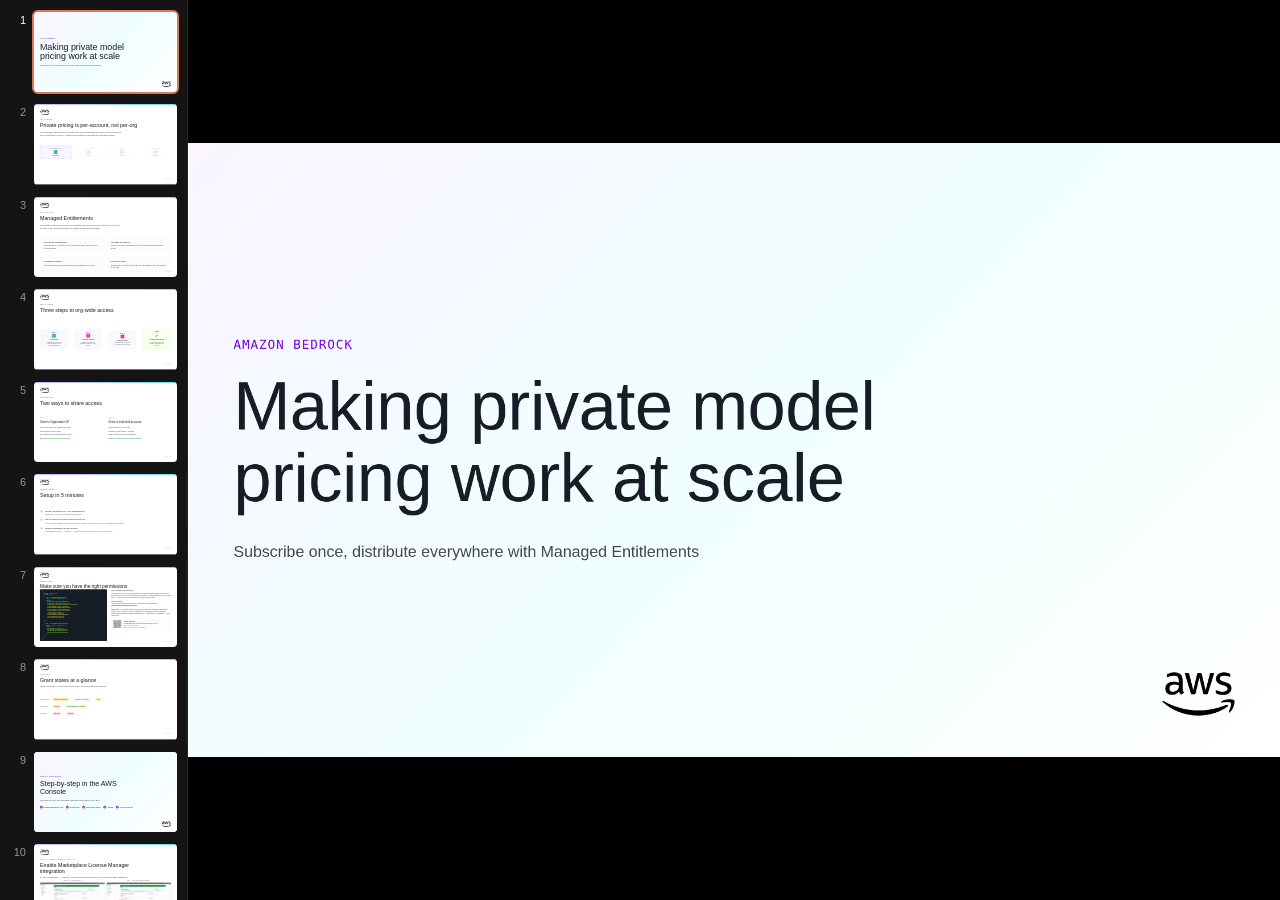
==== commit 0784ff02: "fix(bedrock-managed-entitlements): stop content clipping on slides 7 and 12 - Slide 7: shrink the po" ====
--- a/bedrock-managed-entitlements/index.html
+++ b/bedrock-managed-entitlements/index.html
@@ -213,9 +213,9 @@
   }
 
   .code-block {
-    font-family: var(--aws-font-mono); font-size: 14.5px; line-height: 1.45;
+    font-family: var(--aws-font-mono); font-size: 13.5px; line-height: 1.45;
     background: var(--aws-gray-850); color: var(--aws-gray-100);
-    padding: 22px 26px; border-radius: 12px; margin: 0;
+    padding: 24px 28px; border-radius: 12px; margin: 0;
     white-space: pre; overflow: hidden;
   }
   .code-block .k { color: var(--aws-cyan-300); }
@@ -454,7 +454,7 @@
       <div class="eyebrow" style="color: var(--aws-gray-550); margin-bottom: 18px;">PERMISSIONS</div>
       <h1 class="h-title" style="max-width: 1600px; font-size: 64px;">Make sure you have the right permissions</h1>
     </div>
-    <div style="position: absolute; left: 80px; right: 80px; top: 318px; bottom: 132px; display: grid; grid-template-columns: 900px 1fr; gap: 56px; align-items: stretch;">
+    <div style="position: absolute; left: 80px; right: 80px; top: 300px; bottom: 76px; display: grid; grid-template-columns: 900px 1fr; gap: 56px; align-items: start;">
 <pre class="code-block">{
   <span class="k">"Version"</span>: <span class="s">"2012-10-17"</span>,
   <span class="k">"Statement"</span>: [
@@ -650,7 +650,7 @@
       <p class="body-lg" style="color: var(--aws-gray-650); margin-top: 20px;">The grant form accepts an AWS account ID, Organization ID, <em>or</em> Organizational Unit ID — giving you flexibility in scope.</p>
     </div>
     <div style="position: absolute; left: 80px; right: 80px; top: 440px; bottom: 200px; display: grid; grid-template-columns: 3fr 2fr; gap: 48px; align-items: start;">
-      <div style="display: flex; flex-direction: column; gap: 16px; overflow: hidden; border-radius: 12px; border: 2px solid var(--aws-purple-300); box-shadow: 0 4px 24px rgba(0,0,0,0.08);">
+      <div style="height: 100%; overflow: hidden; border-radius: 12px; border: 2px solid var(--aws-purple-300); box-shadow: 0 4px 24px rgba(0,0,0,0.08);">
         <img src="assets/screenshots/Create-grant-AWS-License-Manager-us-east-1-2026-06-26_03_53_PM.png" style="width: 180%; margin-left: -10%; margin-top: -8%; transform-origin: top left;" alt="Create grant form highlighting target field">
       </div>
       <div style="display: flex; flex-direction: column; gap: 28px; padding-top: 16px;">
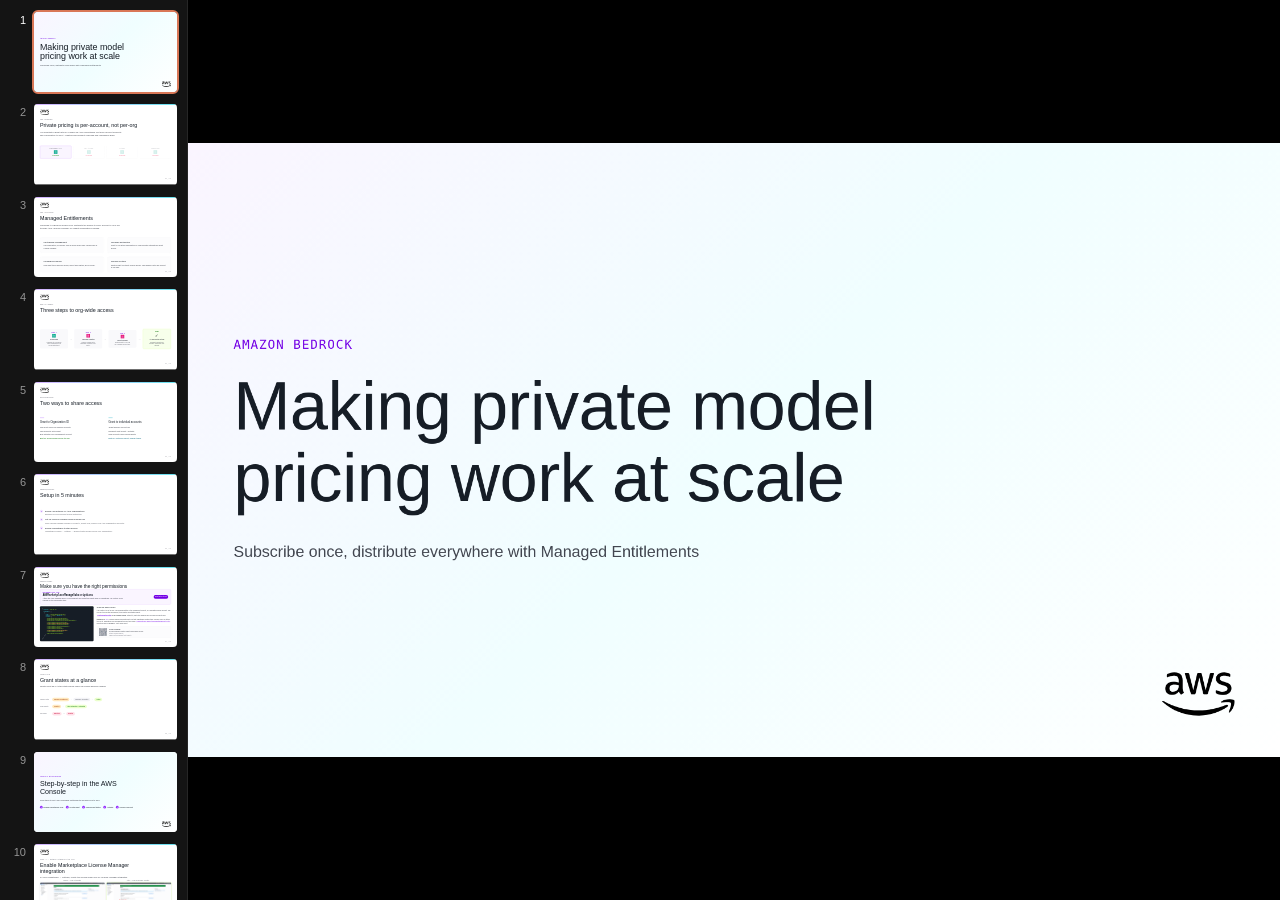
==== commit 262f58b4: "Promote Marketplace managed policy in Bedrock entitlements deck" ====
--- a/bedrock-managed-entitlements/index.html
+++ b/bedrock-managed-entitlements/index.html
@@ -193,6 +193,24 @@
   .cta-item-title { font-size: 26px; font-weight: 500; margin-bottom: 4px; }
   .cta-item-desc { font-size: 21px; color: var(--aws-gray-650); line-height: 1.4; }
 
+  .managed-policy-callout {
+    padding: 30px 36px; border-radius: 16px;
+    background: var(--aws-purple-50); border: 2px solid var(--aws-purple-300);
+    display: grid; grid-template-columns: 1fr auto; gap: 32px; align-items: center;
+  }
+  .managed-policy-label {
+    font-family: var(--aws-font-mono); font-size: 15px; font-weight: 700;
+    text-transform: uppercase; letter-spacing: 0.1em; color: var(--aws-purple-700);
+  }
+  .managed-policy-name {
+    font-family: var(--aws-font-mono); font-size: 34px; line-height: 1.18;
+    color: var(--aws-gray-850); font-weight: 700; margin-top: 8px;
+  }
+  .managed-policy-pill {
+    font-family: var(--aws-font-mono); font-size: 18px; font-weight: 700;
+    color: var(--aws-white); background: var(--aws-purple-700);
+    border-radius: 999px; padding: 14px 22px; white-space: nowrap;
+  }
   .perm-row { display: flex; flex-direction: column; gap: 8px; }
   .perm-role { font-size: 26px; font-weight: 500; }
   .perm-note { font-size: 19px; color: var(--aws-gray-650); line-height: 1.4; }
@@ -213,7 +231,7 @@
   }
 
   .code-block {
-    font-family: var(--aws-font-mono); font-size: 13.5px; line-height: 1.45;
+    font-family: var(--aws-font-mono); font-size: 12.8px; line-height: 1.43;
     background: var(--aws-gray-850); color: var(--aws-gray-100);
     padding: 24px 28px; border-radius: 12px; margin: 0;
     white-space: pre; overflow: hidden;
@@ -230,7 +248,7 @@
   "Three simple steps: subscribe to the model, a license is auto-created in License Manager, then grant it to your org or specific accounts.",
   "Two paths for distribution: org-wide is automatic and covers new accounts; individual grants give targeted control. Pick what fits your governance model.",
   "Three prerequisites before you start: all-features org, License Manager SLR, and Marketplace trusted access. Console setup takes about 5 minutes.",
-  "Permissions are where this trips up, so here's the whole picture on one slide. Two roles matter: the org/license admin - management account or a delegated member account - does the one-time enablement and then creates and activates every grant. Procurement just accepts the private offer in Marketplace, and there's a managed policy for that. Highlighted in the JSON are the two people forget. UpdateServiceSettings is what turns on org-wide distribution. CreateGrantVersion is literally the Activate button - without it you can create a grant but never activate it, so it sits Disabled and you keep paying list price. Resource is star because licenses and grants don't exist until Marketplace creates them, so scope by who you attach the role to. Don't region-lock it - everything is us-east-1. QR goes to the aws-samples repo, which ships all of this as CDK.",
+  "Permissions are where this trips up, so lead with the simple path. For procurement, attach AWSMarketplaceManageSubscriptions and let them accept the private offer in Marketplace. The granular IAM policy is secondary and mainly for the org or license administrator in the management account, or a delegated member account. Highlighted in the JSON are the two people forget. UpdateServiceSettings turns on org-wide distribution. CreateGrantVersion is literally the Activate button - without it grants stay Disabled and you keep paying list price. Resource is star because licenses and grants don't exist until Marketplace creates them, so scope by who you attach the role to. Don't region-lock it - everything is us-east-1. QR goes to the aws-samples repo, which ships all of this as CDK.",
   "Grant lifecycle is simple: Pending to Active (or Rejected/Deleted). Grants must be Active before anyone can invoke the model.",
   "Now let's walk through the exact console steps. Three parts: create the grant, activate it, and confirm the discount is actually flowing to your accounts.",
   "First prerequisite: in AWS Marketplace Settings, create the License Manager service-linked role. This enables cross-account license distribution via Organizations.",
@@ -454,7 +472,16 @@
       <div class="eyebrow" style="color: var(--aws-gray-550); margin-bottom: 18px;">PERMISSIONS</div>
       <h1 class="h-title" style="max-width: 1600px; font-size: 64px;">Make sure you have the right permissions</h1>
     </div>
-    <div style="position: absolute; left: 80px; right: 80px; top: 300px; bottom: 76px; display: grid; grid-template-columns: 900px 1fr; gap: 56px; align-items: start;">
+    <div style="position: absolute; left: 80px; right: 80px; top: 300px; bottom: 76px; display: flex; flex-direction: column; gap: 24px;">
+      <div class="managed-policy-callout">
+        <div>
+          <div class="managed-policy-label">Procurement fast path</div>
+          <div class="managed-policy-name">AWSMarketplaceManageSubscriptions</div>
+          <div class="perm-note" style="font-size: 22px; margin-top: 12px; max-width: 1120px;">Attach the AWS managed policy so procurement can accept the private offer in Marketplace. No custom JSON needed for the subscription step.</div>
+        </div>
+        <div class="managed-policy-pill">Use this first</div>
+      </div>
+      <div style="display: grid; grid-template-columns: 720px 1fr; gap: 44px; align-items: start;">
 <pre class="code-block">{
   <span class="k">"Version"</span>: <span class="s">"2012-10-17"</span>,
   <span class="k">"Statement"</span>: [
@@ -475,30 +502,19 @@
         <span class="s">"license-manager:DeleteGrant"</span>,
         <span class="s">"iam:CreateServiceLinkedRole"</span>
       ]
-    },
-    {
-      <span class="k">"Sid"</span>: <span class="s">"ProcurementAcceptPrivateOffer"</span>,
-      <span class="k">"Effect"</span>: <span class="s">"Allow"</span>, <span class="k">"Resource"</span>: <span class="s">"*"</span>,
-      <span class="k">"Action"</span>: [
-        <span class="s">"aws-marketplace:Subscribe"</span>,
-        <span class="s">"aws-marketplace:ViewSubscriptions"</span>,
-        <span class="s">"aws-marketplace:SearchAgreements"</span>,
-        <span class="s">"aws-marketplace:DescribeAgreement"</span>
-      ]
     }
   ]
 }</pre>
       <div style="display: flex; flex-direction: column; gap: 22px;">
         <div class="perm-row">
-          <div class="perm-role">Org / license administrator</div>
-          <div class="perm-note">Management account, or a member account you register as delegated admin. Runs the one-time enablement, then creates and activates every grant. <code>CreateGrantVersion</code> <em>is</em> the Activate button &mdash; without it grants stay Disabled and you keep paying list price.</div>
-        </div>
-        <div class="perm-row">
-          <div class="perm-role">Procurement</div>
-          <div class="perm-note">Accepts the private offer in Marketplace. Or just attach the managed policy <strong>AWSMarketplaceManageSubscriptions</strong>.</div>
+          <div class="perm-role">Granular admin policy</div>
+          <div class="perm-note">Use custom IAM for the org / license administrator in the management account, or a delegated member account. This role runs the one-time enablement, then creates and activates grants.</div>
         </div>
         <div class="perm-note" style="line-height: 1.45;">
-          <strong>Resource is <code>"*"</code></strong> because licenses and grants don't exist until Marketplace creates them. Scope by who you attach the role to. Delegating? The management account also needs <code>organizations:RegisterDelegatedAdministrator</code>. Everything lives in <strong>us-east-1</strong> &mdash; don't region-lock it.
+          <strong><code>CreateGrantVersion</code> is the Activate button.</strong> Without it, grants stay Disabled and you keep paying list price.
+        </div>
+        <div class="perm-note" style="line-height: 1.45;">
+          <strong>Resource is <code>"*"</code></strong> because licenses and grants don't exist until Marketplace creates them. Scope by who you attach the role to. Delegating? The management account also needs <code>organizations:RegisterDelegatedAdministrator</code>. Everything lives in <strong>us-east-1</strong> - don't region-lock it.
         </div>
         <div class="perm-qr">
           <img src="assets/qr-github-sample.svg" alt="QR code linking to github.com/aws-samples/sample-bedrock-managed-entitlements">
@@ -508,6 +524,7 @@
             <div class="perm-qr-url">github.com/aws-samples/<br>sample-bedrock-managed-entitlements</div>
           </div>
         </div>
+      </div>
       </div>
     </div>
     <div class="slide-no">07 / 19</div>
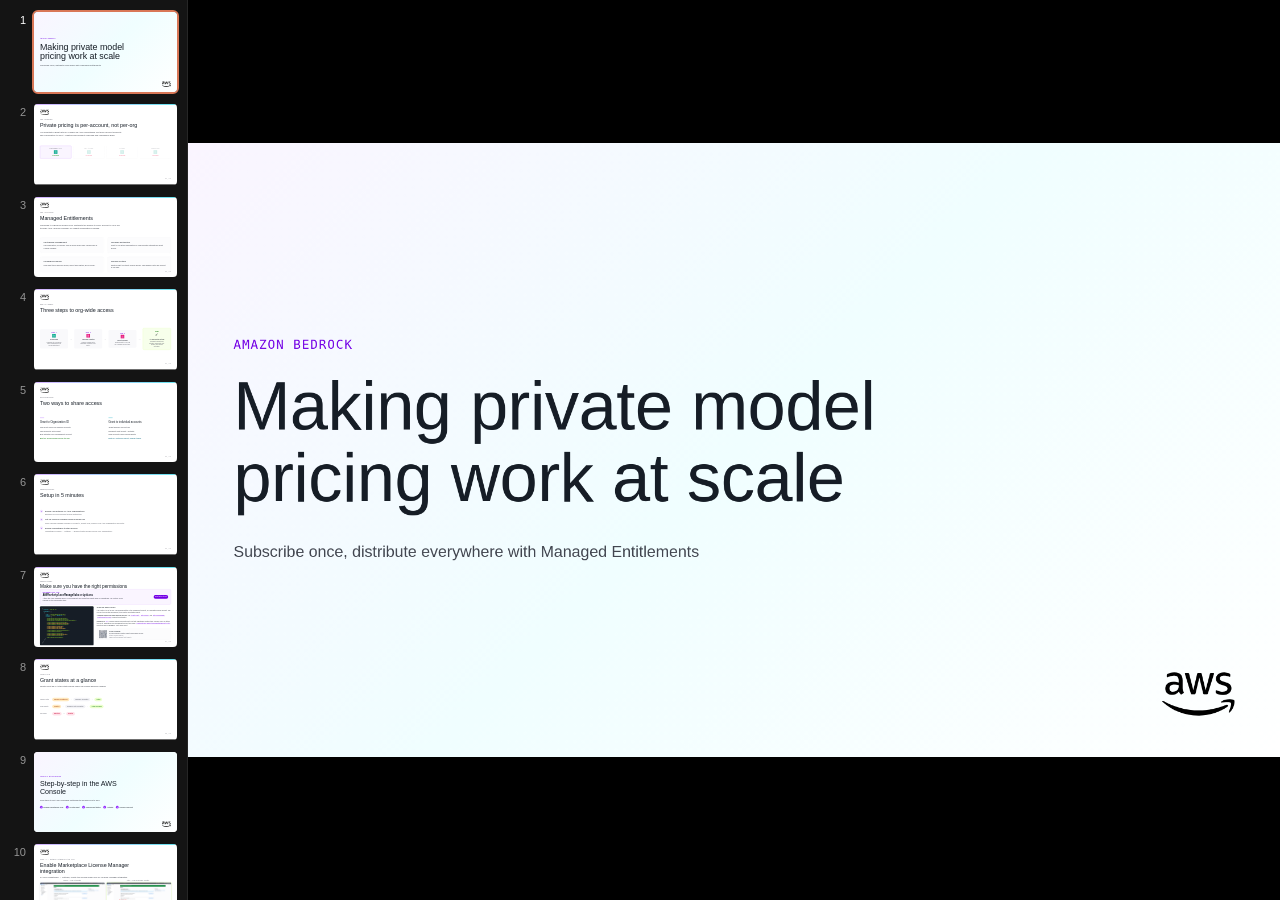
==== commit 3020455d: "Fix managed entitlement activation guidance" ====
--- a/bedrock-managed-entitlements/index.html
+++ b/bedrock-managed-entitlements/index.html
@@ -388,7 +388,7 @@
           <div class="flow-step-number" style="color: var(--aws-lime-700);">Done</div>
           <div style="font-size: 48px;">✓</div>
           <div class="flow-step-label">All accounts active</div>
-          <div class="flow-step-desc">Recipients accept and activate. Org grants auto-activate.</div>
+          <div class="flow-step-desc">Recipients accept and activate. Org grants auto-accept, then require activation.</div>
         </div>
       </div>
     </div>
@@ -495,6 +495,9 @@
         <span class="s">"license-manager:GetServiceSettings"</span>,
         <span class="hi">"license-manager:UpdateServiceSettings"</span>,
         <span class="s">"license-manager:ListReceivedLicenses"</span>,
+        <span class="hi">"license-manager:AcceptGrant"</span>,
+        <span class="hi">"license-manager:GetLicense"</span>,
+        <span class="hi">"license-manager:GetLicenseUsage"</span>,
         <span class="s">"license-manager:ListDistributedGrants"</span>,
         <span class="s">"license-manager:GetGrant"</span>,
         <span class="s">"license-manager:CreateGrant"</span>,
@@ -511,7 +514,7 @@
           <div class="perm-note">Use custom IAM for the org / license administrator in the management account, or a delegated member account. This role runs the one-time enablement, then creates and activates grants.</div>
         </div>
         <div class="perm-note" style="line-height: 1.45;">
-          <strong><code>CreateGrantVersion</code> is the Activate button.</strong> Without it, grants stay Disabled and you keep paying list price.
+          <strong>Activation needs both read and write access.</strong> Add <code>AcceptGrant</code>, <code>GetLicense</code>, and <code>GetLicenseUsage</code>; <code>CreateGrantVersion</code> performs the activation.
         </div>
         <div class="perm-note" style="line-height: 1.45;">
           <strong>Resource is <code>"*"</code></strong> because licenses and grants don't exist until Marketplace creates them. Scope by who you attach the role to. Delegating? The management account also needs <code>organizations:RegisterDelegatedAdministrator</code>. Everything lives in <strong>us-east-1</strong> - don't region-lock it.
@@ -556,7 +559,9 @@
           <div class="state-flow">
             <div class="state-badge state-pending">Created</div>
             <div class="state-arrow">→</div>
-            <div class="state-badge state-active">Auto-distributed + activated</div>
+            <div class="state-badge state-disabled">Disabled (auto-accepted)</div>
+            <div class="state-arrow">→</div>
+            <div class="state-badge state-active">Active (manual)</div>
           </div>
         </div>
         <div style="display: flex; align-items: center; gap: 24px;">
@@ -787,7 +792,7 @@
     <div style="position: absolute; left: 80px; right: 80px; bottom: 73px;">
       <div class="gotcha-box">
         <div class="gotcha-icon">⚠️</div>
-        <div class="gotcha-text"><strong>Gotcha:</strong> Until activated, the account is billed at <strong>public list pricing</strong> — not the negotiated MPPO rate. Disabled ≠ Active.</div>
+        <div class="gotcha-text"><strong>Gotcha:</strong> Disabled means public list pricing. If Activate fails, check CloudTrail for AccessDenied on <code>GetLicense</code> or <code>GetLicenseUsage</code>; if none appears, allow console pop-ups and retry.</div>
       </div>
     </div>
     <div class="slide-no">15 / 19</div>
